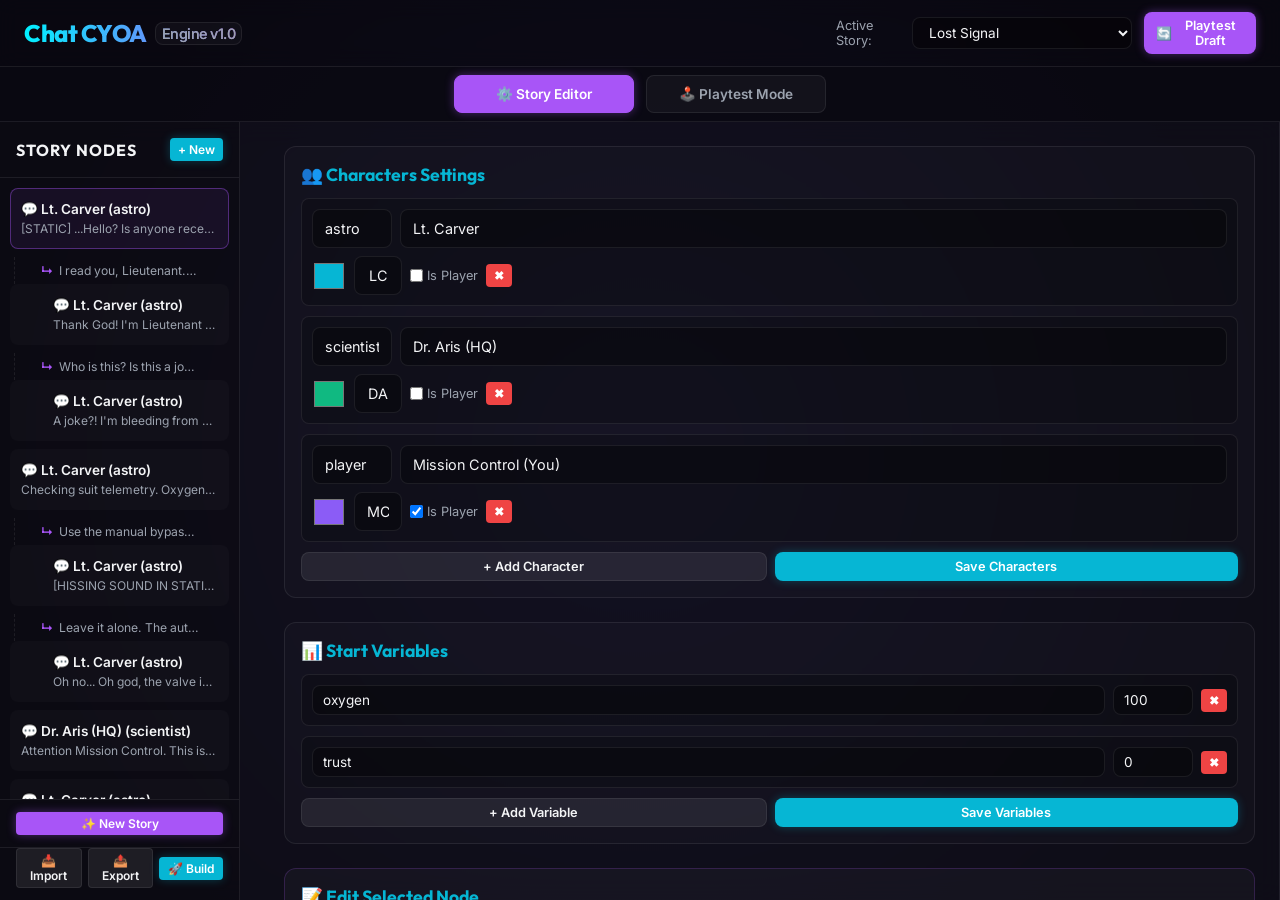
==== index.html @ d2defc2d "setup" ====
<!DOCTYPE html>
<html lang="en">
<head>
  <meta charset="UTF-8">
  <meta name="viewport" content="width=device-width, initial-scale=1.0">
  <meta name="description" content="An interactive simulated phone game engine to write, play, and share branching chat stories.">
  <title>CYOA Phone Chat Story Engine</title>
  <link rel="stylesheet" href="style.css?v=1.4">
</head>
<body>

  <!-- Top Navigation Header -->
  <header class="app-header">
    <div class="brand-section">
      <h1>Chat CYOA <span>Engine v1.0</span></h1>
    </div>
    <div class="app-controls">
      <label for="story-select" style="font-size: 0.8rem; color: var(--text-muted);">Active Story:</label>
      <select id="story-select" style="max-width: 220px; padding: 6px 12px; font-size: 0.85rem;">
        <!-- Dynamically Populated -->
      </select>

      <button id="btn-restart-game" class="btn btn-primary btn-sm">
        <span class="icon">🔄</span> Playtest Draft
      </button>
    </div>
  </header>

  <!-- View Mode Navigation -->
  <nav class="view-mode-nav">
    <div class="mode-tab active" data-mode="edit">⚙️ Story Editor</div>
    <div class="mode-tab" data-mode="play">🕹️ Playtest Mode</div>
  </nav>

  <!-- Workspace Grid containing Editor & Phone -->
  <main class="workspace">

    <!-- LEFT PANEL: Visual Story Editor -->
    <section id="left-panel" class="panel editor-panel mobile-hidden">
      
      <!-- Nodes list sidebar -->
      <div class="editor-sidebar">
        <div class="sidebar-title">
          <h2>Story Nodes</h2>
          <button id="btn-new-node" class="btn btn-accent btn-xs" title="Create a new dialogue node">+ New</button>
        </div>
        <div id="node-list" class="node-list-scroller">
          <!-- Populated dynamically with node keys -->
        </div>
        <div class="sidebar-title" style="border-top: 1px solid var(--border-translucent); border-bottom: none; padding: 12px 16px;">
          <button id="btn-new-story" class="btn btn-primary btn-xs" style="width: 100%;">✨ New Story</button>
        </div>
        <div class="sidebar-title" style="border-top: 1px solid var(--border-translucent); border-bottom: none; gap: 6px; padding: 0 16px 12px 16px;">
          <button id="btn-import-story" class="btn btn-secondary btn-xs" style="flex: 1;" title="Import Story JSON">📥 Import</button>
          <button id="btn-export-story" class="btn btn-secondary btn-xs" style="flex: 1;" title="Export Story JSON">📤 Export</button>
          <button id="btn-export-build" class="btn btn-accent btn-xs" style="flex: 1;" title="Export Standalone Web Game">🚀 Build</button>
          <input type="file" id="import-file-input" class="hidden" accept=".json">
        </div>
      </div>

      <!-- Main editor config form and settings panel -->
      <div class="editor-workspace-scroller">
        
        <!-- Character Profiles Config panel -->
        <div class="config-group">
          <h3>👥 Characters Settings</h3>
          <div id="characters-config-list">
            <!-- Dynamic character profile cards -->
          </div>
          <div style="display: flex; gap: 8px; margin-top: 10px;">
            <button id="btn-add-char" class="btn btn-secondary btn-sm" style="flex: 1;">+ Add Character</button>
            <button id="btn-save-chars" class="btn btn-accent btn-sm" style="flex: 1;">Save Characters</button>
          </div>
        </div>

        <!-- Start Variables Config panel -->
        <div class="config-group">
          <h3>📊 Start Variables</h3>
          <div id="variables-config-list">
            <!-- Dynamic variables configuration options -->
          </div>
          <div style="display: flex; gap: 8px; margin-top: 10px;">
            <button id="btn-add-var" class="btn btn-secondary btn-sm" style="flex: 1;">+ Add Variable</button>
            <button id="btn-save-vars" class="btn btn-accent btn-sm" style="flex: 1;">Save Variables</button>
          </div>
        </div>

        <!-- Node editing details form -->
        <div class="config-group" style="background: rgba(255, 255, 255, 0.03); border-color: rgba(168, 85, 247, 0.2);">
          <h3>📝 Edit Selected Node</h3>
          <form id="node-form-container" onsubmit="return false;">
            <!-- Rendered dynamically by editor.js -->
          </form>
        </div>

        <!-- Variables state tracking board (Visible for testing values in play) -->
        <div class="vars-debugger-panel">
          <div class="vars-debugger-header">
            <span>Live Game Variables</span>
            <span style="color: var(--color-success); font-size: 0.75rem;">Active</span>
          </div>
          <div id="variables-tracker" class="variables-container">
            <!-- Dynamic chips -->
          </div>
        </div>

      </div>
    </section>

    <!-- RIGHT PANEL: Phone Simulator -->
    <section id="right-panel" class="panel phone-panel">
      <div class="phone-device">
        <div class="phone-notch"></div>
        <div class="phone-screen">
          
          <!-- Top simulated status clock & status battery/network bar -->
          <header class="phone-status-bar">
            <span id="status-time">10:42 AM</span>
            <div class="status-bar-icons">
              <!-- Network Signal Icon (SVG) -->
              <svg class="status-icon" width="14" height="12" viewBox="0 0 16 16" fill="currentColor">
                <path d="M2 11.5a.5.5 0 0 1 .5-.5h11a.5.5 0 0 1 0 1h-11a.5.5 0 0 1-.5-.5zm2-3a.5.5 0 0 1 .5-.5h7a.5.5 0 0 1 0 1h-7a.5.5 0 0 1-.5-.5zm2-3a.5.5 0 0 1 .5-.5h3a.5.5 0 0 1 0 1h-3a.5.5 0 0 1-.5-.5z"/>
              </svg>
              <!-- Wifi Icon (SVG) -->
              <svg class="status-icon" width="14" height="12" viewBox="0 0 16 16" fill="currentColor">
                <path d="M15.384 6.115a.485.485 0 0 0-.047-.736A12.444 12.444 0 0 0 8 3 12.44 12.44 0 0 0 .663 5.379a.485.485 0 0 0-.048.736.518.518 0 0 0 .668.05A11.448 11.448 0 0 1 8 4c2.507 0 4.827.802 6.716 2.164.205.148.49.13.668-.049z"/>
                <path d="M13.229 8.271a.482.482 0 0 0-.063-.745A9.455 9.455 0 0 0 8 6c-1.905 0-3.68.56-5.166 1.526a.48.48 0 0 0-.063.745.525.525 0 0 0 .652.065A8.46 8.46 0 0 1 8 7a8.46 8.46 0 0 1 4.577 1.336.525.525 0 0 0 .652-.065zm-2.183 2.183c.226-.226.185-.605-.1-.75A6.473 6.473 0 0 0 8 9c-1.187 0-2.302.318-3.272.875-.29.15-.33.529-.1.75l.178.178c.187.187.498.156.63-.075A5.467 5.467 0 0 1 8 10c1.026 0 1.986.282 2.808.775.132.23.443.262.63.075l.178-.178z"/>
              </svg>
              <!-- Battery Icon (SVG) -->
              <svg class="status-icon" width="16" height="12" viewBox="0 0 16 16" fill="currentColor">
                <path d="M2 6h10v4H2V6z"/>
                <path d="M2 4a2 2 0 0 0-2 2v4a2 2 0 0 0 2 2h10a2 2 0 0 0 2-2V6a2 2 0 0 0-2-2H2zm10 1a1 1 0 0 1 1 1v4a1 1 0 0 1-1 1H2a1 1 0 0 1-1-1V6a1 1 0 0 1 1-1h10zm4 3a1.5 1.5 0 0 1-1.5 1.5v-3A1.5 1.5 0 0 1 16 8z"/>
              </svg>
            </div>
          </header>

          <!-- Top active chat target header (Avatar + name + status) -->
          <div id="phone-chat-header" class="phone-header">
            <button id="btn-back-to-chats" class="phone-back-btn">
              <span class="back-arrow">◀</span>
              <span id="unread-total-badge" class="unread-badge hidden">0</span>
            </button>
            <div id="phone-contact-avatar" class="header-avatar">LC</div>
            <div class="header-info">
              <span id="phone-contact-name" class="contact-name">Lt. Carver</span>
              <span id="phone-contact-status" class="contact-status">Online</span>
            </div>
          </div>

          <!-- Chat List View Panel (Conversations selector) -->
          <div id="phone-chat-list-view" class="phone-chat-list-body hidden">
            <div class="chat-list-header">
              <h2>Messages</h2>
            </div>
            <div id="chats-list" class="chats-list-container">
              <!-- Dynamically populated chat threads cells -->
            </div>
          </div>

          <!-- Chat Room View Panel (Individual message feed) -->
          <div id="phone-chat-room-view" class="phone-chat-room-body">
            <!-- Message bubbles scroll log window -->
            <div id="chat-messages" class="phone-chat-body">
              <!-- Messages added programmatically -->

              <!-- Typing dots indicator wrapper -->
              <div id="typing-indicator" class="message-row message-contact hidden" style="margin-bottom: 8px;">
                <div class="typing-avatar" style="background-color: var(--color-primary);">LC</div>
                <div class="typing-bubble">
                  <div class="typing-dot"></div>
                  <div class="typing-dot"></div>
                  <div class="typing-dot"></div>
                </div>
              </div>

              <!-- Inline choice options buttons wrapper -->
              <div id="chat-choices" class="choices-panel inline-choices">
                <!-- Rendered choice options buttons -->
              </div>
            </div>
          </div>



          <!-- Bottom physical home gesture swipe line -->
          <div class="phone-home-indicator">
            <div class="home-bar"></div>
          </div>

        </div>
      </div>
    </section>

  </main>

  <!-- Load Modules -->
  <script type="module" src="app.js"></script>
</body>
</html>
---- style.css ----
/*
 * Modern Phone CYOA Engine Stylesheet
 * Incorporates premium glassmorphism, responsive grids, custom animations, and a high-fidelity phone frame model.
 */

@import url('https://fonts.googleapis.com/css2?family=Inter:wght@300;400;500;600&family=Outfit:wght@400;500;600;700;800&display=swap');

:root {
  /* Colors */
  --bg-app: #080710;
  --bg-editor: rgba(18, 17, 28, 0.7);
  --bg-phone-bezel: #161522;
  --bg-phone-screen: #0f0e17;

  --color-primary: #a855f7;
  /* Violet */
  --color-primary-glow: rgba(168, 85, 247, 0.4);
  --color-accent: #06b6d4;
  /* Cyan */
  --color-accent-glow: rgba(6, 182, 212, 0.3);
  --color-success: #10b981;
  /* Emerald */
  --color-warning: #f59e0b;
  /* Amber */
  --color-danger: #ef4444;
  /* Red */

  /* Text */
  --text-main: #f3f4f6;
  --text-muted: #9ca3af;
  --text-phone-user: #ffffff;
  --text-phone-contact: #e5e7eb;

  /* Chat Bubbles */
  --bubble-player: linear-gradient(135deg, #7c3aed, #a855f7);
  --bubble-contact: #242235;
  --bubble-system: rgba(30, 29, 45, 0.8);

  /* Font Family */
  --font-outfit: 'Outfit', 'Inter', -apple-system, BlinkMacSystemFont, sans-serif;
  --font-inter: 'Inter', -apple-system, sans-serif;

  /* Borders and radius */
  --border-radius-lg: 20px;
  --border-radius-md: 12px;
  --border-radius-sm: 8px;
  --border-translucent: rgba(255, 255, 255, 0.08);
}

/* Base resets */
* {
  margin: 0;
  padding: 0;
  box-sizing: border-box;
  font-family: var(--font-inter);
}

body {
  background: radial-gradient(circle at 50% 50%, #171430 0%, var(--bg-app) 80%);
  color: var(--text-main);
  height: 100vh;
  overflow: hidden;
  display: flex;
  flex-direction: column;
}

/* Application Header */
.app-header {
  background: rgba(10, 9, 18, 0.6);
  backdrop-filter: blur(10px);
  border-bottom: 1px solid var(--border-translucent);
  padding: 12px 24px;
  display: flex;
  justify-content: space-between;
  align-items: center;
  z-index: 10;
}

.brand-section h1 {
  font-family: var(--font-outfit);
  font-size: 1.5rem;
  font-weight: 800;
  letter-spacing: -0.5px;
  background: linear-gradient(to right, #00f0ff, #a855f7);
  -webkit-background-clip: text;
  -webkit-text-fill-color: transparent;
  display: flex;
  align-items: center;
  gap: 8px;
}

.brand-section h1 span {
  font-size: 0.9rem;
  font-weight: 500;
  color: var(--text-muted);
  border: 1px solid var(--border-translucent);
  padding: 2px 6px;
  border-radius: var(--border-radius-sm);
  background: rgba(255, 255, 255, 0.03);
  -webkit-text-fill-color: var(--text-muted);
}

.app-controls {
  display: flex;
  align-items: center;
  gap: 12px;
}

/* Workspace Layout Grid */
.workspace {
  flex: 1;
  display: grid;
  grid-template-columns: minmax(450px, 1.1fr) 0.9fr;
  height: calc(100vh - 65px);
  overflow: hidden;
}

/* Scrollbars styling */
::-webkit-scrollbar {
  width: 6px;
  height: 6px;
}

::-webkit-scrollbar-track {
  background: transparent;
}

::-webkit-scrollbar-thumb {
  background: rgba(255, 255, 255, 0.15);
  border-radius: 3px;
}

::-webkit-scrollbar-thumb:hover {
  background: rgba(255, 255, 255, 0.3);
}

/* Panel Containers */
.panel {
  height: 100%;
  overflow-y: auto;
  padding: 20px;
  display: flex;
  flex-direction: column;
}

/* LEFT PANEL (Story Editor) */
.editor-panel {
  background: var(--bg-editor);
  backdrop-filter: blur(12px);
  border-right: 1px solid var(--border-translucent);
  display: grid;
  grid-template-columns: 240px 1fr;
  gap: 20px;
  overflow: hidden;
  padding: 0;
  min-height: 0;
}

.editor-sidebar {
  border-right: 1px solid var(--border-translucent);
  display: flex;
  flex-direction: column;
  height: 100%;
  background: rgba(0, 0, 0, 0.2);
  min-height: 0;
}

.sidebar-title {
  padding: 16px;
  border-bottom: 1px solid var(--border-translucent);
  display: flex;
  justify-content: space-between;
  align-items: center;
}

.sidebar-title h2 {
  font-family: var(--font-outfit);
  font-size: 1rem;
  color: var(--text-main);
  text-transform: uppercase;
  letter-spacing: 1px;
}

.node-list-scroller {
  flex: 1;
  overflow-y: auto;
  padding: 10px;
}

.node-item {
  padding: 12px;
  border-radius: var(--border-radius-sm);
  background: rgba(255, 255, 255, 0.02);
  border: 1px solid transparent;
  margin-bottom: 8px;
  cursor: pointer;
  transition: all 0.2s ease;
}

.node-item:hover {
  background: rgba(255, 255, 255, 0.05);
  border-color: var(--border-translucent);
}

.node-item.active {
  background: rgba(168, 85, 247, 0.08);
  border-color: rgba(168, 85, 247, 0.4);
}

.node-item.start {
  border-left: 3px solid var(--color-success);
}

.node-label {
  display: flex;
  justify-content: space-between;
  align-items: center;
  margin-bottom: 4px;
}

.node-id-txt {
  font-weight: 600;
  font-size: 0.85rem;
  color: var(--text-main);
}

.badge {
  font-size: 0.7rem;
  padding: 1px 5px;
  border-radius: 4px;
  font-weight: bold;
}

.start-badge {
  background: rgba(16, 185, 129, 0.2);
  color: var(--color-success);
  border: 1px solid rgba(16, 185, 129, 0.4);
}

.warn-badge {
  background: rgba(239, 68, 68, 0.2);
  color: var(--color-danger);
  border: 1px solid rgba(239, 68, 68, 0.4);
  cursor: help;
  animation: pulse-warn 1.5s infinite;
}

@keyframes pulse-warn {
  0% {
    transform: scale(1);
  }

  50% {
    transform: scale(1.1);
  }

  100% {
    transform: scale(1);
  }
}

.node-snippet {
  font-size: 0.75rem;
  color: var(--text-muted);
  white-space: nowrap;
  overflow: hidden;
  text-overflow: ellipsis;
}

.editor-workspace-scroller {
  flex: 1;
  overflow-y: auto;
  padding: 24px;
  min-height: 0;
}

/* Config Tab Sections */
.config-group {
  margin-bottom: 24px;
  background: rgba(255, 255, 255, 0.02);
  border: 1px solid var(--border-translucent);
  border-radius: var(--border-radius-md);
  padding: 16px;
}

.config-group h3 {
  font-family: var(--font-outfit);
  font-size: 1.1rem;
  margin-bottom: 12px;
  color: var(--color-accent);
}

/* Inputs & Form layout */
.form-row {
  margin-bottom: 16px;
}

.form-row.two-cols {
  display: grid;
  grid-template-columns: 1fr 1fr;
  gap: 12px;
}

.form-row label {
  display: block;
  font-size: 0.85rem;
  color: var(--text-muted);
  margin-bottom: 6px;
  font-weight: 500;
}

input[type="text"],
input[type="number"],
select,
textarea {
  width: 100%;
  background: rgba(0, 0, 0, 0.3);
  border: 1px solid var(--border-translucent);
  border-radius: var(--border-radius-sm);
  color: var(--text-main);
  padding: 10px 12px;
  font-size: 0.9rem;
  outline: none;
  transition: all 0.2s ease;
}

input:focus,
select:focus,
textarea:focus {
  border-color: var(--color-primary);
  box-shadow: 0 0 8px var(--color-primary-glow);
}

.label-info {
  display: block;
  font-size: 0.75rem;
  color: var(--text-muted);
  margin-top: 4px;
  font-style: italic;
}

.editor-divider {
  border: none;
  border-top: 1px solid var(--border-translucent);
  margin: 20px 0;
}

/* Tab Configuration / Options Section */
.tabs-header {
  margin-bottom: 12px;
}

.tab-title {
  font-weight: 600;
  font-size: 0.9rem;
  color: var(--color-accent);
  text-transform: uppercase;
  letter-spacing: 0.5px;
}

.flow-mode-selector {
  display: flex;
  background: rgba(0, 0, 0, 0.4);
  padding: 4px;
  border-radius: var(--border-radius-sm);
  margin-bottom: 16px;
}

.radio-btn {
  flex: 1;
  text-align: center;
  padding: 8px 12px;
  font-size: 0.8rem;
  font-weight: 500;
  cursor: pointer;
  border-radius: 6px;
  display: flex;
  align-items: center;
  justify-content: center;
  gap: 6px;
  transition: background 0.2s;
}

.radio-btn input {
  margin: 0;
}

.radio-btn:hover {
  background: rgba(255, 255, 255, 0.03);
}

.flow-config-panel {
  background: rgba(0, 0, 0, 0.15);
  border: 1px dashed var(--border-translucent);
  border-radius: var(--border-radius-md);
  padding: 16px;
  margin-top: 10px;
}

.flow-config-panel.hidden {
  display: none;
}

/* Dynamic Choices Lists */
#choices-list-editor {
  margin-bottom: 12px;
}

.choice-edit-item {
  display: grid;
  grid-template-columns: 1fr 120px 30px;
  gap: 8px;
  margin-bottom: 12px;
  background: rgba(0, 0, 0, 0.25);
  padding: 8px;
  border-radius: var(--border-radius-sm);
  position: relative;
}

.choice-edit-item input {
  padding: 6px 10px;
  font-size: 0.8rem;
}

.choice-action-row {
  grid-column: span 2;
  display: flex;
  align-items: center;
  gap: 8px;
  margin-top: 4px;
  font-size: 0.75rem;
  color: var(--text-muted);
}

.choice-action-row input {
  width: 90px;
  padding: 4px;
}

.choice-action-row input.choice-act-val {
  width: 50px;
}

/* Character Configurations mapping lists */
.char-config-row,
.var-config-row {
  background: rgba(0, 0, 0, 0.2);
  border: 1px solid var(--border-translucent);
  padding: 10px;
  border-radius: var(--border-radius-sm);
  margin-bottom: 10px;
  display: flex;
  flex-direction: column;
  gap: 8px;
}

.char-keys-inputs {
  display: grid;
  grid-template-columns: 80px 1fr;
  gap: 8px;
}

.char-visuals-inputs {
  display: flex;
  align-items: center;
  gap: 8px;
}

.char-color-input {
  width: 34px;
  height: 34px;
  padding: 0;
  border: none;
  background: transparent;
  cursor: pointer;
}

.char-avatar-input {
  width: 48px !important;
  text-align: center;
}

.player-checkbox {
  font-size: 0.8rem;
  color: var(--text-muted);
  display: flex;
  align-items: center;
  gap: 4px;
  cursor: pointer;
}

.var-config-row {
  flex-direction: row;
  align-items: center;
}

.var-config-row input {
  flex: 1;
  padding: 6px 10px;
  font-size: 0.85rem;
}

.var-config-row input.var-val-input {
  max-width: 80px;
}

/* Actions board buttons */
.editor-actions {
  display: flex;
  gap: 8px;
  margin-top: 24px;
}

/* Buttons System */
.btn {
  border: none;
  border-radius: var(--border-radius-sm);
  font-weight: 600;
  padding: 10px 16px;
  cursor: pointer;
  display: inline-flex;
  align-items: center;
  justify-content: center;
  gap: 6px;
  font-size: 0.9rem;
  transition: all 0.2s ease;
}

.btn-primary {
  background: var(--color-primary);
  color: #fff;
  box-shadow: 0 0 10px var(--color-primary-glow);
}

.btn-primary:hover {
  background: #b56ff9;
  transform: translateY(-1px);
}

.btn-accent {
  background: var(--color-accent);
  color: #fff;
  box-shadow: 0 0 10px var(--color-accent-glow);
}

.btn-accent:hover {
  background: #22d3ee;
  transform: translateY(-1px);
}

.btn-secondary {
  background: rgba(255, 255, 255, 0.08);
  color: var(--text-main);
  border: 1px solid var(--border-translucent);
}

.btn-secondary:hover {
  background: rgba(255, 255, 255, 0.15);
}

.btn-danger {
  background: var(--color-danger);
  color: #fff;
}

.btn-danger:hover {
  background: #f87171;
}

.btn-sm {
  padding: 6px 12px;
  font-size: 0.8rem;
}

.btn-xs {
  padding: 4px 8px;
  font-size: 0.75rem;
  border-radius: 4px;
}

/* Custom sound toggle icon badge state */
.sound-muted {
  background: rgba(239, 68, 68, 0.1) !important;
  color: var(--color-danger) !important;
  border-color: rgba(239, 68, 68, 0.3) !important;
}

/* RIGHT PANEL (Phone Simulator Container) */
.phone-panel {
  display: flex;
  align-items: center;
  justify-content: center;
  perspective: 1000px;
}

/* Phone Bezel/Mockup Shell Layout */
.phone-device {
  width: 380px;
  height: 770px;
  background: var(--bg-phone-bezel);
  border-radius: 48px;
  padding: 12px;
  box-shadow:
    0px 25px 50px -12px rgba(0, 0, 0, 0.7),
    0px 0px 0px 4px rgba(255, 255, 255, 0.05) inset,
    0px 0px 25px 2px rgba(168, 85, 247, 0.15);
  position: relative;
  transition: all 0.3s ease;
  aspect-ratio: 9 / 19.5;
}

/* Side button details on simulated phone */
.phone-device::before,
.phone-device::after {
  content: "";
  position: absolute;
  background: #2b2a3c;
  border-radius: 3px;
}

/* Volume Buttons */
.phone-device::before {
  width: 4px;
  height: 50px;
  left: -4px;
  top: 150px;
  box-shadow: 0 60px 0 #2b2a3c;
  /* Second volume button offset */
}

/* Power Button */
.phone-device::after {
  width: 4px;
  height: 75px;
  right: -4px;
  top: 190px;
}

/* Simulated screen wrapper */
.phone-screen {
  width: 100%;
  height: 100%;
  background: var(--bg-phone-screen);
  border-radius: 38px;
  overflow: hidden;
  position: relative;
  display: flex;
  flex-direction: column;
  box-shadow: 0px 0px 20px rgba(0, 0, 0, 0.8) inset;
}

/* Dynamic Island/Camera notch */
.phone-notch {
  position: absolute;
  top: 10px;
  left: 50%;
  transform: translateX(-50%);
  width: 110px;
  height: 28px;
  background: #000;
  border-radius: 20px;
  z-index: 100;
  display: flex;
  align-items: center;
  justify-content: flex-end;
  padding-right: 14px;
  box-shadow: 0px 2px 4px rgba(0, 0, 0, 0.4);
}

.phone-notch::before {
  content: '';
  width: 8px;
  height: 8px;
  background: #111e3b;
  /* Subtle blue lens tint */
  border-radius: 50%;
}

/* Phone top Status Bar */
.phone-status-bar {
  height: 48px;
  padding: 0 28px;
  display: flex;
  justify-content: space-between;
  align-items: center;
  font-size: 0.75rem;
  font-weight: 600;
  color: rgba(255, 255, 255, 0.8);
  background: rgba(15, 14, 23, 0.8);
  backdrop-filter: blur(5px);
  z-index: 90;
  user-select: none;
}

.status-bar-icons {
  display: flex;
  gap: 6px;
  align-items: center;
}

.status-icon {
  font-size: 0.8rem;
}

/* Phone Screen active chat header */
.phone-header {
  height: 60px;
  background: rgba(20, 19, 30, 0.95);
  border-bottom: 1px solid var(--border-translucent);
  padding: 10px 20px;
  display: flex;
  align-items: center;
  gap: 12px;
  z-index: 80;
}

.header-avatar {
  width: 38px;
  height: 38px;
  border-radius: 50%;
  background: var(--color-primary);
  display: flex;
  align-items: center;
  justify-content: center;
  font-family: var(--font-outfit);
  font-weight: 700;
  font-size: 0.9rem;
  color: #fff;
  box-shadow: 0px 3px 8px rgba(0, 0, 0, 0.3);
}

.header-info {
  flex: 1;
  display: flex;
  flex-direction: column;
}

.contact-name {
  font-family: var(--font-outfit);
  font-weight: 600;
  font-size: 0.95rem;
  color: var(--text-main);
}

.contact-status {
  font-size: 0.72rem;
  color: var(--color-success);
  display: flex;
  align-items: center;
  gap: 4px;
}

.status-typing {
  color: var(--color-accent) !important;
  font-style: italic;
}

/* Chat content body */
.phone-chat-body {
  flex: 1;
  padding: 16px;
  overflow-y: auto;
  display: flex;
  flex-direction: column;
  gap: 14px;
  background:
    radial-gradient(circle at 100% 100%, rgba(168, 85, 247, 0.03) 0%, transparent 50%),
    radial-gradient(circle at 0% 0%, rgba(6, 182, 212, 0.03) 0%, transparent 50%),
    var(--bg-phone-screen);
}

/* Message Bubble Structures */
.message-row {
  display: flex;
  gap: 8px;
  max-width: 85%;
  align-self: flex-start;
  animation: slide-up-chat 0.3s cubic-bezier(0.25, 1, 0.5, 1);
}

@keyframes slide-up-chat {
  from {
    opacity: 0;
    transform: translateY(12px);
  }

  to {
    opacity: 1;
    transform: translateY(0);
  }
}

.message-player {
  align-self: flex-end;
  flex-direction: row-reverse;
  max-width: 80%;
}

.msg-avatar {
  width: 28px;
  height: 28px;
  border-radius: 50%;
  display: flex;
  align-items: center;
  justify-content: center;
  font-size: 0.7rem;
  font-weight: 700;
  color: #fff;
  flex-shrink: 0;
  align-self: flex-end;
  box-shadow: 0 2px 4px rgba(0, 0, 0, 0.2);
}

.msg-bubble {
  padding: 10px 14px;
  border-radius: 18px;
  font-size: 0.88rem;
  line-height: 1.35;
  box-shadow: 0 2px 5px rgba(0, 0, 0, 0.15);
}

.message-contact .msg-bubble {
  background: var(--bubble-contact);
  color: var(--text-phone-contact);
  border-bottom-left-radius: 4px;
}

.message-player .msg-bubble {
  background: var(--bubble-player);
  color: var(--text-phone-user);
  border-bottom-right-radius: 4px;
}

.message-system {
  max-width: 100%;
  width: 100%;
  align-self: center;
  justify-content: center;
}

.message-system-inner {
  background: var(--bubble-system);
  color: var(--text-muted);
  font-size: 0.78rem;
  font-style: italic;
  padding: 6px 12px;
  border-radius: 12px;
  border: 1px solid var(--border-translucent);
  text-align: center;
}

/* Typing bubble dots indicators */
.typing-avatar {
  width: 28px;
  height: 28px;
  border-radius: 50%;
  display: flex;
  align-items: center;
  justify-content: center;
  font-size: 0.7rem;
  font-weight: 700;
  color: #fff;
  flex-shrink: 0;
  align-self: flex-end;
}

.typing-bubble {
  display: flex;
  align-items: center;
  gap: 4px;
  padding: 12px 16px;
  background: var(--bubble-contact);
  border-radius: 18px;
  border-bottom-left-radius: 4px;
}

.typing-dot {
  width: 6px;
  height: 6px;
  background: var(--text-muted);
  border-radius: 50%;
  animation: typing-bounce 1.4s infinite ease-in-out both;
}

.typing-dot:nth-child(1) {
  animation-delay: -0.32s;
}

.typing-dot:nth-child(2) {
  animation-delay: -0.16s;
}

@keyframes typing-bounce {

  0%,
  80%,
  100% {
    transform: scale(0);
  }

  40% {
    transform: scale(1.0);
  }
}

.hidden {
  display: none !important;
}



/* Choices styling (rendered inline in chat stream) */
.choices-panel.inline-choices {
  display: flex;
  flex-direction: column;
  align-items: flex-end;
  gap: 8px;
  width: 100%;
  padding-top: 10px;
  margin-top: auto;
  align-self: flex-end;
}

.inline-choices .choice-btn {
  background: rgba(168, 85, 247, 0.08);
  border: 1.5px dashed rgba(168, 85, 247, 0.55);
  color: var(--text-phone-user);
  padding: 10px 14px;
  border-radius: 18px;
  border-bottom-right-radius: 4px;
  font-size: 0.88rem;
  line-height: 1.35;
  text-align: right;
  max-width: 85%;
  cursor: pointer;
  opacity: 0.75;
  transition: all 0.2s ease;
}

.inline-choices .choice-btn:hover {
  opacity: 1;
  background: rgba(168, 85, 247, 0.25);
  border-style: solid;
  border-color: var(--color-primary);
  transform: translateY(-1px);
}

.inline-choices .choice-btn:active {
  transform: scale(0.97);
}

/* Phone bottom virtual Home indicator gesture bar */
.phone-home-indicator {
  height: 24px;
  display: flex;
  align-items: center;
  justify-content: center;
  background: rgba(20, 19, 30, 0.95);
  user-select: none;
}

.home-bar {
  width: 120px;
  height: 5px;
  background: rgba(255, 255, 255, 0.35);
  border-radius: 3px;
}

/* Variables Debug widget inside editor panel */
.vars-debugger-panel {
  background: rgba(0, 0, 0, 0.2);
  border: 1px solid var(--border-translucent);
  border-radius: var(--border-radius-md);
  padding: 12px;
  margin-top: auto;
}

.vars-debugger-header {
  font-weight: 600;
  font-size: 0.8rem;
  text-transform: uppercase;
  color: var(--text-muted);
  margin-bottom: 8px;
  letter-spacing: 0.5px;
  display: flex;
  justify-content: space-between;
}

.variables-container {
  display: flex;
  flex-wrap: wrap;
  gap: 6px;
}

.variable-chip {
  background: rgba(255, 255, 255, 0.05);
  border: 1px solid var(--border-translucent);
  border-radius: 6px;
  padding: 4px 8px;
  font-size: 0.75rem;
  display: flex;
  gap: 6px;
}

.var-name {
  color: var(--color-accent);
  font-weight: 500;
}

.var-val {
  color: #fff;
  font-weight: 600;
}

.empty-vars {
  font-size: 0.75rem;
  color: var(--text-muted);
  font-style: italic;
}

/* View Mode Navigation */
.view-mode-nav {
  display: flex;
  background: rgba(10, 9, 18, 0.9);
  border-bottom: 1px solid var(--border-translucent);
  padding: 8px 16px;
  gap: 12px;
  z-index: 10;
  justify-content: center;
}

.mode-tab {
  width: 180px;
  background: rgba(255, 255, 255, 0.04);
  border: 1px solid var(--border-translucent);
  color: var(--text-muted);
  border-radius: var(--border-radius-sm);
  padding: 10px;
  font-size: 0.85rem;
  font-weight: 600;
  cursor: pointer;
  text-align: center;
  transition: all 0.2s;
}

.mode-tab:hover {
  background: rgba(255, 255, 255, 0.08);
  color: var(--text-main);
}

.mode-tab.active {
  background: var(--color-primary);
  color: #fff;
  border-color: var(--color-primary);
  box-shadow: 0 0 10px var(--color-primary-glow);
}

/* Hide/Show Panels based on Active Mode */
body[data-view-mode="edit"] #right-panel {
  display: none !important;
}

body[data-view-mode="edit"] #left-panel {
  display: grid !important;
}

body[data-view-mode="play"] #left-panel {
  display: none !important;
}

body[data-view-mode="play"] #right-panel {
  display: flex !important;
}

/* Update Workspace layout height for persistent mode-nav */
.workspace {
  flex: 1;
  display: grid;
  grid-template-columns: 1fr;
  height: calc(100vh - 120px);
  overflow: hidden;
}

/* RESPONSIVE MEDIA QUERIES */

/* For wide screens with phone model frame */
@media (min-width: 769px) {}

/* Transition to clean full-screen layout on phone/tablet */
@media (max-width: 768px) {
  body {
    overflow: auto;
  }

  .workspace {
    grid-template-columns: 1fr;
    height: calc(100vh - 120px);
  }


  /* Strip phone frame and fill screen fully */
  .phone-panel {
    padding: 0;
    height: 100%;
  }

  .phone-device {
    width: 100% !important;
    height: 100% !important;
    border-radius: 0 !important;
    padding: 0 !important;
    box-shadow: none !important;
    max-height: 100% !important;
    aspect-ratio: auto;
  }

  .phone-device::before,
  .phone-device::after {
    display: none;
    /* Hide side physical buttons */
  }

  .phone-screen {
    border-radius: 0 !important;
    box-shadow: none !important;
  }

  .phone-notch {
    display: none;
    /* Hide dynamic island notch */
  }

  .phone-status-bar {
    height: 38px;
    padding: 0 16px;
    background: #000;
  }

  .editor-panel {
    grid-template-columns: 1fr;
    height: 100%;
    padding: 10px;
  }

  .editor-sidebar {
    border-right: none;
    border-bottom: 1px solid var(--border-translucent);
    max-height: 250px;
  }
}

/* Sidebar Choice Indented Items */
.node-choice-sidebar-item {
  font-size: 0.76rem;
  color: var(--text-muted);
  padding: 6px 12px;
  display: flex;
  align-items: center;
  gap: 6px;
  border-left: 1.5px dashed rgba(255, 255, 255, 0.08);
  margin-left: 4px;
  user-select: none;
}

.choice-sidebar-bullet {
  color: var(--color-primary);
  font-weight: bold;
}

.choice-sidebar-txt {
  white-space: nowrap;
  overflow: hidden;
  text-overflow: ellipsis;
  max-width: 140px;
}

.cond-header-label {
  font-style: italic;
  font-weight: 500;
  color: rgba(6, 182, 212, 0.7);
}

.phone-back-btn {
  background: transparent;
  border: none;
  color: var(--color-primary);
  font-size: 1.1rem;
  cursor: pointer;
  display: flex;
  align-items: center;
  gap: 4px;
  padding: 4px 8px;
  border-radius: var(--border-radius-sm);
  transition: background 0.2s;
  position: relative;
  margin-right: 4px;
}

.phone-back-btn:hover {
  background: rgba(255, 255, 255, 0.05);
}

.unread-badge {
  position: absolute;
  top: -2px;
  right: -4px;
  background: var(--color-danger);
  color: #fff;
  font-size: 0.65rem;
  font-weight: bold;
  min-width: 16px;
  height: 16px;
  border-radius: 8px;
  display: flex;
  align-items: center;
  justify-content: center;
  padding: 0 4px;
  box-shadow: 0 1px 3px rgba(0, 0, 0, 0.3);
}

/* Chat List Panel View */
.phone-chat-list-body {
  flex: 1;
  display: flex;
  flex-direction: column;
  background: var(--bg-phone-screen);
  height: 100%;
  animation: fade-in-list 0.25s ease;
}

@keyframes fade-in-list {
  from {
    opacity: 0;
    transform: scale(0.98);
  }

  to {
    opacity: 1;
    transform: scale(1);
  }
}

.chat-list-header {
  padding: 16px 20px 8px 20px;
}

.chat-list-header h2 {
  font-family: var(--font-outfit);
  font-size: 1.6rem;
  font-weight: 800;
  color: #fff;
}

.chats-list-container {
  flex: 1;
  overflow-y: auto;
  padding: 0 8px;
}

.chat-list-item {
  display: flex;
  align-items: center;
  gap: 12px;
  padding: 12px 14px;
  border-radius: var(--border-radius-md);
  cursor: pointer;
  transition: background 0.2s;
  border-bottom: 1px solid rgba(255, 255, 255, 0.02);
}

.chat-list-item:hover {
  background: rgba(255, 255, 255, 0.04);
}

.chat-item-avatar {
  width: 44px;
  height: 44px;
  border-radius: 50%;
  display: flex;
  align-items: center;
  justify-content: center;
  font-family: var(--font-outfit);
  font-weight: 700;
  color: #fff;
  flex-shrink: 0;
  box-shadow: 0 2px 5px rgba(0, 0, 0, 0.3);
}

.chat-item-content {
  flex: 1;
  min-width: 0;
  display: flex;
  flex-direction: column;
  gap: 2px;
}

.chat-item-top {
  display: flex;
  justify-content: space-between;
  align-items: center;
}

.chat-item-name {
  font-weight: 600;
  font-size: 0.92rem;
  color: #fff;
}

.chat-item-time {
  font-size: 0.7rem;
  color: var(--text-muted);
}

.chat-item-preview {
  font-size: 0.8rem;
  color: var(--text-muted);
  white-space: nowrap;
  overflow: hidden;
  text-overflow: ellipsis;
}

.chat-list-item.unread .chat-item-preview {
  color: #fff;
  font-weight: 500;
}

.chat-list-item.unread .chat-item-name {
  color: var(--color-accent);
}

.chat-item-badge-wrap {
  display: flex;
  align-items: center;
  justify-content: center;
}

.chat-item-unread-dot {
  width: 10px;
  height: 10px;
  background: var(--color-accent);
  border-radius: 50%;
  box-shadow: 0 0 6px var(--color-accent-glow);
}

/* Chat Room View wrapper */
.phone-chat-room-body {
  flex: 1;
  display: flex;
  flex-direction: column;
  overflow: hidden;
  height: 100%;
}
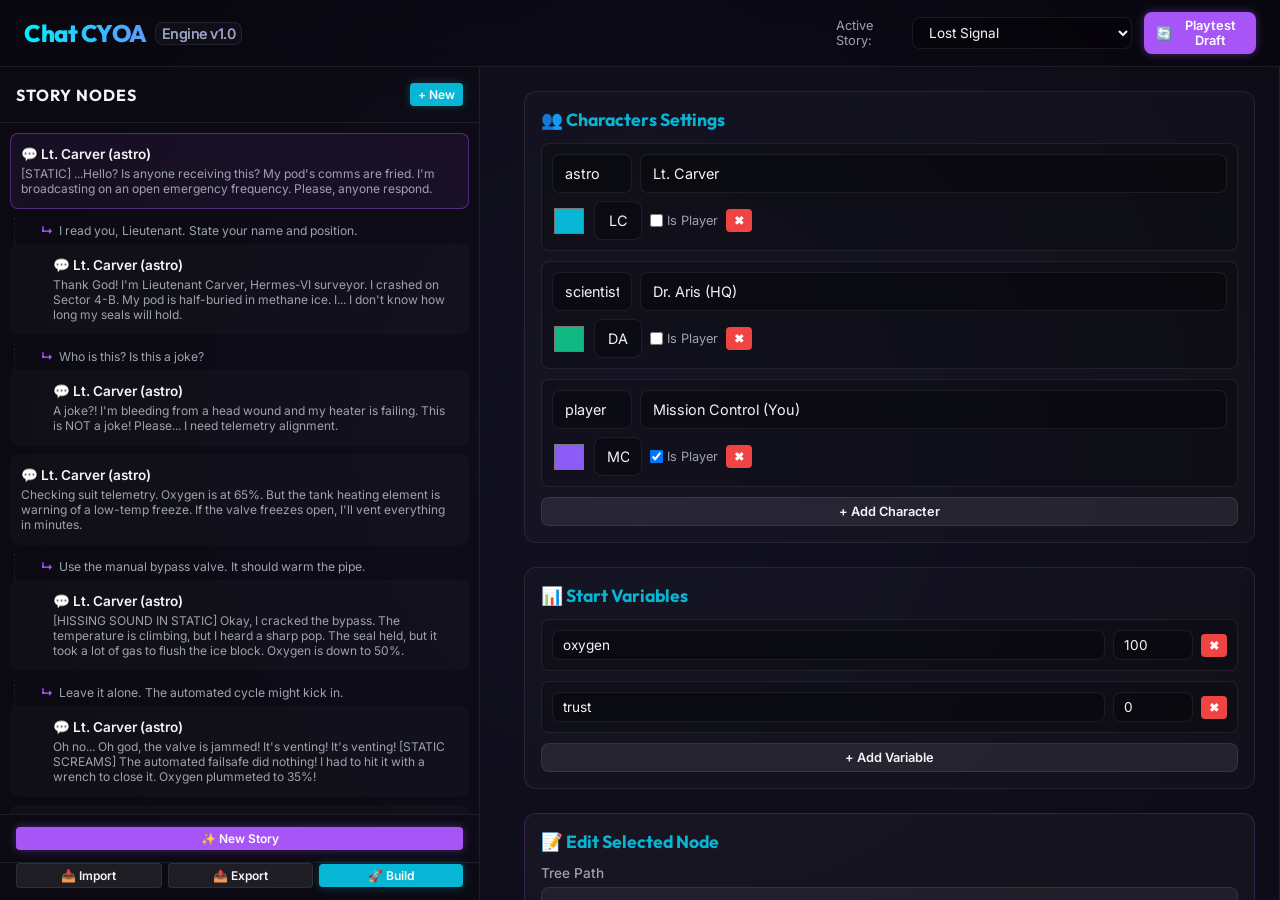
==== commit eca9583d: "Editor Streamlining and QoL Updates" ====
--- a/index.html
+++ b/index.html
@@ -5,7 +5,7 @@
   <meta name="viewport" content="width=device-width, initial-scale=1.0">
   <meta name="description" content="An interactive simulated phone game engine to write, play, and share branching chat stories.">
   <title>CYOA Phone Chat Story Engine</title>
-  <link rel="stylesheet" href="style.css?v=1.4">
+  <link rel="stylesheet" href="style.css?v=1.5">
 </head>
 <body>
 
@@ -26,11 +26,6 @@
     </div>
   </header>
 
-  <!-- View Mode Navigation -->
-  <nav class="view-mode-nav">
-    <div class="mode-tab active" data-mode="edit">⚙️ Story Editor</div>
-    <div class="mode-tab" data-mode="play">🕹️ Playtest Mode</div>
-  </nav>
 
   <!-- Workspace Grid containing Editor & Phone -->
   <main class="workspace">
@@ -68,8 +63,7 @@
             <!-- Dynamic character profile cards -->
           </div>
           <div style="display: flex; gap: 8px; margin-top: 10px;">
-            <button id="btn-add-char" class="btn btn-secondary btn-sm" style="flex: 1;">+ Add Character</button>
-            <button id="btn-save-chars" class="btn btn-accent btn-sm" style="flex: 1;">Save Characters</button>
+            <button id="btn-add-char" class="btn btn-secondary btn-sm" style="width: 100%;">+ Add Character</button>
           </div>
         </div>
 
@@ -80,8 +74,7 @@
             <!-- Dynamic variables configuration options -->
           </div>
           <div style="display: flex; gap: 8px; margin-top: 10px;">
-            <button id="btn-add-var" class="btn btn-secondary btn-sm" style="flex: 1;">+ Add Variable</button>
-            <button id="btn-save-vars" class="btn btn-accent btn-sm" style="flex: 1;">Save Variables</button>
+            <button id="btn-add-var" class="btn btn-secondary btn-sm" style="width: 100%;">+ Add Variable</button>
           </div>
         </div>
 
@@ -194,6 +187,6 @@
   </main>
 
   <!-- Load Modules -->
-  <script type="module" src="app.js"></script>
+  <script type="module" src="app.js?v=1.5"></script>
 </body>
 </html>
--- a/style.css
+++ b/style.css
@@ -110,7 +110,7 @@
 .workspace {
   flex: 1;
   display: grid;
-  grid-template-columns: minmax(450px, 1.1fr) 0.9fr;
+  grid-template-columns: minmax(750px, 1.4fr) 0.6fr;
   height: calc(100vh - 65px);
   overflow: hidden;
 }
@@ -149,7 +149,7 @@
   backdrop-filter: blur(12px);
   border-right: 1px solid var(--border-translucent);
   display: grid;
-  grid-template-columns: 240px 1fr;
+  grid-template-columns: 480px 1fr;
   gap: 20px;
   overflow: hidden;
   padding: 0;
@@ -262,9 +262,9 @@
 .node-snippet {
   font-size: 0.75rem;
   color: var(--text-muted);
-  white-space: nowrap;
-  overflow: hidden;
-  text-overflow: ellipsis;
+  white-space: normal;
+  word-wrap: break-word;
+  overflow-wrap: break-word;
 }
 
 .editor-workspace-scroller {
@@ -1094,7 +1094,7 @@
 
   .workspace {
     grid-template-columns: 1fr;
-    height: calc(100vh - 120px);
+    height: calc(100vh - 65px);
   }
 
 
@@ -1168,10 +1168,10 @@
 }
 
 .choice-sidebar-txt {
-  white-space: nowrap;
-  overflow: hidden;
-  text-overflow: ellipsis;
-  max-width: 140px;
+  white-space: normal;
+  word-wrap: break-word;
+  overflow-wrap: break-word;
+  max-width: none;
 }
 
 .cond-header-label {
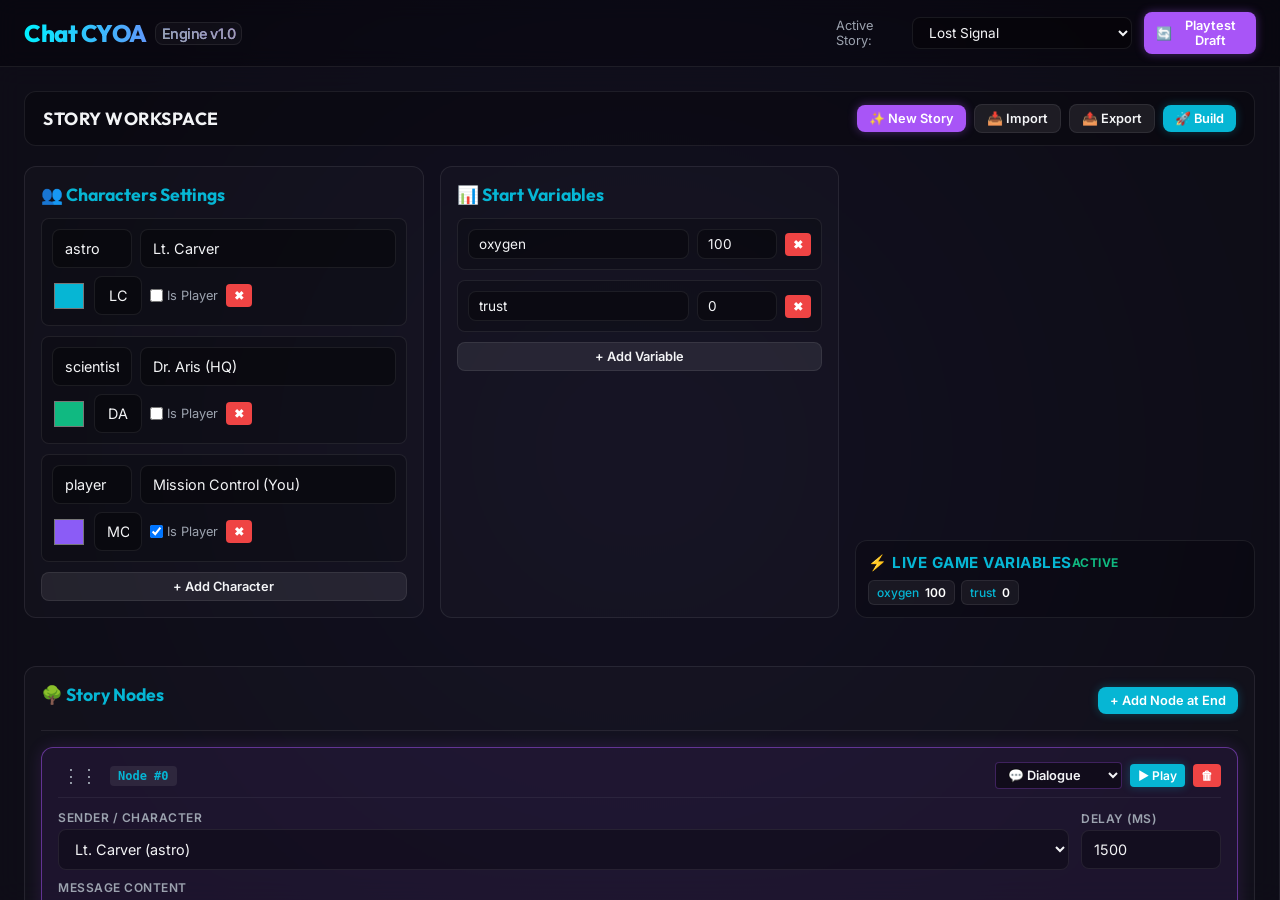
==== commit 6e65c31a: "New editor and animations" ====
--- a/index.html
+++ b/index.html
@@ -32,68 +32,70 @@
 
     <!-- LEFT PANEL: Visual Story Editor -->
     <section id="left-panel" class="panel editor-panel mobile-hidden">
-      
-      <!-- Nodes list sidebar -->
-      <div class="editor-sidebar">
-        <div class="sidebar-title">
-          <h2>Story Nodes</h2>
-          <button id="btn-new-node" class="btn btn-accent btn-xs" title="Create a new dialogue node">+ New</button>
-        </div>
-        <div id="node-list" class="node-list-scroller">
-          <!-- Populated dynamically with node keys -->
-        </div>
-        <div class="sidebar-title" style="border-top: 1px solid var(--border-translucent); border-bottom: none; padding: 12px 16px;">
-          <button id="btn-new-story" class="btn btn-primary btn-xs" style="width: 100%;">✨ New Story</button>
-        </div>
-        <div class="sidebar-title" style="border-top: 1px solid var(--border-translucent); border-bottom: none; gap: 6px; padding: 0 16px 12px 16px;">
-          <button id="btn-import-story" class="btn btn-secondary btn-xs" style="flex: 1;" title="Import Story JSON">📥 Import</button>
-          <button id="btn-export-story" class="btn btn-secondary btn-xs" style="flex: 1;" title="Export Story JSON">📤 Export</button>
-          <button id="btn-export-build" class="btn btn-accent btn-xs" style="flex: 1;" title="Export Standalone Web Game">🚀 Build</button>
-          <input type="file" id="import-file-input" class="hidden" accept=".json">
-        </div>
-      </div>
-
-      <!-- Main editor config form and settings panel -->
-      <div class="editor-workspace-scroller">
+      <div class="editor-workspace-scroller full-width-workspace">
         
-        <!-- Character Profiles Config panel -->
-        <div class="config-group">
-          <h3>👥 Characters Settings</h3>
-          <div id="characters-config-list">
-            <!-- Dynamic character profile cards -->
-          </div>
-          <div style="display: flex; gap: 8px; margin-top: 10px;">
-            <button id="btn-add-char" class="btn btn-secondary btn-sm" style="width: 100%;">+ Add Character</button>
-          </div>
-        </div>
-
-        <!-- Start Variables Config panel -->
-        <div class="config-group">
-          <h3>📊 Start Variables</h3>
-          <div id="variables-config-list">
-            <!-- Dynamic variables configuration options -->
-          </div>
-          <div style="display: flex; gap: 8px; margin-top: 10px;">
-            <button id="btn-add-var" class="btn btn-secondary btn-sm" style="width: 100%;">+ Add Variable</button>
-          </div>
-        </div>
-
-        <!-- Node editing details form -->
-        <div class="config-group" style="background: rgba(255, 255, 255, 0.03); border-color: rgba(168, 85, 247, 0.2);">
-          <h3>📝 Edit Selected Node</h3>
-          <form id="node-form-container" onsubmit="return false;">
-            <!-- Rendered dynamically by editor.js -->
-          </form>
-        </div>
-
-        <!-- Variables state tracking board (Visible for testing values in play) -->
-        <div class="vars-debugger-panel">
-          <div class="vars-debugger-header">
-            <span>Live Game Variables</span>
-            <span style="color: var(--color-success); font-size: 0.75rem;">Active</span>
-          </div>
-          <div id="variables-tracker" class="variables-container">
-            <!-- Dynamic chips -->
+        <!-- Top Toolbar with Story Management Buttons -->
+        <div class="editor-toolbar">
+          <div class="toolbar-title">
+            <h2>Story Workspace</h2>
+          </div>
+          <div class="toolbar-actions">
+            <button id="btn-new-story" type="button" class="btn btn-primary btn-sm">✨ New Story</button>
+            <button id="btn-import-story" type="button" class="btn btn-secondary btn-sm" title="Import Story JSON">📥 Import</button>
+            <button id="btn-export-story" type="button" class="btn btn-secondary btn-sm" title="Export Story JSON">📤 Export</button>
+            <button id="btn-export-build" type="button" class="btn btn-accent btn-sm" title="Export Standalone Web Game">🚀 Build</button>
+            <input type="file" id="import-file-input" class="hidden" accept=".json">
+          </div>
+        </div>
+
+        <!-- Top Settings Grid: Character Settings & Start Variables & Live Variables -->
+        <div class="top-settings-grid">
+          
+          <!-- Character Profiles Config panel -->
+          <div class="config-group">
+            <h3>👥 Characters Settings</h3>
+            <div id="characters-config-list">
+              <!-- Dynamic character profile cards -->
+            </div>
+            <div style="display: flex; gap: 8px; margin-top: 10px;">
+              <button id="btn-add-char" type="button" class="btn btn-secondary btn-sm" style="width: 100%;">+ Add Character</button>
+            </div>
+          </div>
+
+          <!-- Start Variables Config panel -->
+          <div class="config-group">
+            <h3>📊 Start Variables</h3>
+            <div id="variables-config-list">
+              <!-- Dynamic variables configuration options -->
+            </div>
+            <div style="display: flex; gap: 8px; margin-top: 10px;">
+              <button id="btn-add-var" type="button" class="btn btn-secondary btn-sm" style="width: 100%;">+ Add Variable</button>
+            </div>
+          </div>
+
+          <!-- Variables state tracking board -->
+          <div class="config-group vars-debugger-panel">
+            <div class="vars-debugger-header" style="margin-bottom: 8px;">
+              <h3 style="margin: 0; font-size: 0.95rem; display: flex; justify-content: space-between; align-items: center;">
+                <span>⚡ Live Game Variables</span>
+                <span style="color: var(--color-success); font-size: 0.75rem;">Active</span>
+              </h3>
+            </div>
+            <div id="variables-tracker" class="variables-container">
+              <!-- Dynamic chips -->
+            </div>
+          </div>
+
+        </div>
+
+        <!-- Full-Width Story Nodes View Section -->
+        <div class="config-group node-view-section">
+          <div class="node-view-header">
+            <h3>🌳 Story Nodes</h3>
+            <button id="btn-new-node" type="button" class="btn btn-accent btn-sm" title="Create a new top-level dialogue node">+ Add Node at End</button>
+          </div>
+          <div id="node-list" class="node-list-scroller full-width-node-list">
+            <!-- Rendered dynamically with inline editable node cards -->
           </div>
         </div>
 
@@ -186,7 +188,25 @@
 
   </main>
 
-  <!-- Load Modules -->
+  <!-- Load Main Application Module -->
   <script type="module" src="app.js?v=1.5"></script>
+
+  <!-- Custom Modal for New Story Creation -->
+  <div id="modal-new-story" class="modal-overlay hidden">
+    <div class="modal-card">
+      <div class="modal-header">
+        <h3>✨ Create New Story</h3>
+        <button type="button" class="btn-close-modal" id="btn-close-new-story-modal">✖</button>
+      </div>
+      <div class="modal-body">
+        <label for="new-story-title-input" class="modal-label">Story Title</label>
+        <input type="text" id="new-story-title-input" class="modal-input" placeholder="e.g. Lost in Sector 4..." value="Untitled Story">
+      </div>
+      <div class="modal-footer">
+        <button type="button" id="btn-cancel-new-story" class="btn btn-secondary btn-sm">Cancel</button>
+        <button type="button" id="btn-confirm-new-story" class="btn btn-primary btn-sm">Create Story</button>
+      </div>
+    </div>
+  </div>
 </body>
 </html>
--- a/style.css
+++ b/style.css
@@ -83,6 +83,7 @@
   letter-spacing: -0.5px;
   background: linear-gradient(to right, #00f0ff, #a855f7);
   -webkit-background-clip: text;
+  background-clip: text;
   -webkit-text-fill-color: transparent;
   display: flex;
   align-items: center;
@@ -148,67 +149,381 @@
   background: var(--bg-editor);
   backdrop-filter: blur(12px);
   border-right: 1px solid var(--border-translucent);
-  display: grid;
-  grid-template-columns: 480px 1fr;
-  gap: 20px;
+  display: flex;
+  flex-direction: column;
   overflow: hidden;
   padding: 0;
   min-height: 0;
 }
 
-.editor-sidebar {
-  border-right: 1px solid var(--border-translucent);
-  display: flex;
-  flex-direction: column;
-  height: 100%;
-  background: rgba(0, 0, 0, 0.2);
+.full-width-workspace {
+  flex: 1;
+  overflow-y: auto;
+  padding: 20px 24px;
   min-height: 0;
 }
 
-.sidebar-title {
-  padding: 16px;
-  border-bottom: 1px solid var(--border-translucent);
+/* Top Toolbar */
+.editor-toolbar {
   display: flex;
   justify-content: space-between;
   align-items: center;
-}
-
-.sidebar-title h2 {
+  background: rgba(0, 0, 0, 0.25);
+  border: 1px solid var(--border-translucent);
+  border-radius: var(--border-radius-md);
+  padding: 12px 18px;
+  margin-bottom: 20px;
+  flex-wrap: wrap;
+  gap: 12px;
+}
+
+.toolbar-title h2 {
   font-family: var(--font-outfit);
-  font-size: 1rem;
+  font-size: 1.1rem;
   color: var(--text-main);
   text-transform: uppercase;
-  letter-spacing: 1px;
-}
-
-.node-list-scroller {
+  letter-spacing: 0.5px;
+}
+
+.toolbar-actions {
+  display: flex;
+  gap: 8px;
+  align-items: center;
+  flex-wrap: wrap;
+}
+
+/* Top Settings Grid */
+.top-settings-grid {
+  display: grid;
+  grid-template-columns: repeat(auto-fit, minmax(300px, 1fr));
+  gap: 16px;
+  margin-bottom: 24px;
+}
+
+/* Node View Section */
+.node-view-section {
+  margin-bottom: 24px;
+  background: rgba(255, 255, 255, 0.02);
+  border: 1px solid var(--border-translucent);
+  border-radius: var(--border-radius-md);
+  padding: 20px;
+}
+
+.node-view-header {
+  display: flex;
+  justify-content: space-between;
+  align-items: center;
+  margin-bottom: 16px;
+  padding-bottom: 12px;
+  border-bottom: 1px solid var(--border-translucent);
+}
+
+.node-view-header h3 {
+  font-family: var(--font-outfit);
+  font-size: 1.2rem;
+  color: var(--color-accent);
+  margin: 0;
+}
+
+.full-width-node-list {
+  padding: 0;
+}
+
+/* Inline Editable Node Card */
+.node-item {
+  padding: 14px 16px;
+  border-radius: var(--border-radius-md);
+  background: rgba(20, 19, 32, 0.7);
+  border: 1px solid var(--border-translucent);
+  margin-bottom: 12px;
+  transition: all 0.2s ease;
+  box-shadow: 0 4px 12px rgba(0, 0, 0, 0.25);
+}
+
+.node-item:hover {
+  background: rgba(25, 24, 40, 0.85);
+  border-color: rgba(255, 255, 255, 0.15);
+}
+
+.node-item.active {
+  background: rgba(168, 85, 247, 0.08);
+  border-color: rgba(168, 85, 247, 0.5);
+  box-shadow: 0 0 16px rgba(168, 85, 247, 0.15);
+}
+
+.node-item.start {
+  border-left: 4px solid var(--color-success);
+}
+
+.node-card-header {
+  display: flex;
+  justify-content: space-between;
+  align-items: center;
+  gap: 12px;
+  margin-bottom: 12px;
+  padding-bottom: 8px;
+  border-bottom: 1px solid rgba(255, 255, 255, 0.06);
+}
+
+.node-header-left {
+  display: flex;
+  align-items: center;
+  gap: 8px;
+}
+
+.drag-handle {
+  cursor: grab;
+  color: var(--text-muted);
+  font-size: 1.1rem;
+  user-select: none;
+  padding: 2px 4px;
+}
+
+.drag-handle:hover {
+  color: var(--text-main);
+}
+
+.node-path-badge {
+  font-size: 0.75rem;
+  background: rgba(255, 255, 255, 0.08);
+  padding: 3px 8px;
+  border-radius: 4px;
+  color: var(--color-accent);
+  font-family: monospace;
+  font-weight: 600;
+}
+
+.node-header-right {
+  display: flex;
+  align-items: center;
+  gap: 8px;
+}
+
+.node-type-select {
+  width: auto;
+  padding: 4px 8px;
+  font-size: 0.8rem;
+  font-weight: 600;
+  background: rgba(0, 0, 0, 0.4);
+  border-color: rgba(168, 85, 247, 0.3);
+  border-radius: 4px;
+  color: var(--text-main);
+}
+
+.node-card-body {
+  display: flex;
+  flex-direction: column;
+  gap: 10px;
+}
+
+.node-card-row {
+  display: flex;
+  gap: 12px;
+  align-items: center;
+}
+
+.node-card-row.two-cols {
+  display: grid;
+  grid-template-columns: 1fr 140px;
+  gap: 12px;
+}
+
+.node-card-row .field-group {
+  display: flex;
+  flex-direction: column;
+  gap: 4px;
+}
+
+.node-card-row label {
+  font-size: 0.75rem;
+  color: var(--text-muted);
+  font-weight: 600;
+  text-transform: uppercase;
+  letter-spacing: 0.5px;
+}
+
+.choices-head-row {
+  display: flex;
+  justify-content: space-between;
+  align-items: center;
+  margin-top: 6px;
+  margin-bottom: 4px;
+}
+
+.choices-title {
+  font-size: 0.8rem;
+  font-weight: 600;
+  color: var(--color-primary);
+  text-transform: uppercase;
+  letter-spacing: 0.5px;
+}
+
+.node-choice-sidebar-item {
+  margin-top: 10px;
+  margin-bottom: 10px;
+  background: rgba(255, 255, 255, 0.02);
+  border: 1px solid var(--border-translucent);
+  border-radius: var(--border-radius-sm);
+  padding: 12px 14px;
+  transition: all 0.2s ease;
+}
+
+.choice-card-inner {
+  display: flex;
+  flex-direction: column;
+  gap: 10px;
+  width: 100%;
+}
+
+.choice-text-row {
+  display: flex;
+  align-items: flex-start;
+  gap: 10px;
+  width: 100%;
+}
+
+.choice-bullet {
+  color: var(--color-primary);
+  font-weight: bold;
+  font-size: 1.2rem;
+  line-height: 1.8;
+}
+
+.choice-input-wrapper {
   flex: 1;
-  overflow-y: auto;
-  padding: 10px;
-}
-
-.node-item {
-  padding: 12px;
+  display: flex;
+  flex-direction: column;
+  gap: 4px;
+  width: 100%;
+}
+
+.choice-input-label {
+  font-size: 0.72rem;
+  color: var(--text-muted);
+  font-weight: 600;
+  text-transform: uppercase;
+  letter-spacing: 0.5px;
+}
+
+.choice-text-input {
+  width: 100%;
+  flex: 1;
+  font-size: 0.92rem;
+  font-weight: 500;
+}
+
+.choice-options-row {
+  display: flex;
+  align-items: center;
+  justify-content: space-between;
+  gap: 12px;
+  flex-wrap: wrap;
+  padding-left: 22px;
+  width: 100%;
+}
+
+.choice-option-group {
+  display: flex;
+  align-items: center;
+  gap: 6px;
+}
+
+.choice-option-group label {
+  font-size: 0.72rem;
+  color: var(--text-muted);
+  font-weight: 600;
+  white-space: nowrap;
+}
+
+.choice-actions-group {
+  display: flex;
+  align-items: center;
+  gap: 6px;
+  margin-left: auto;
+}
+
+.node-card-footer {
+  display: flex;
+  gap: 8px;
+  margin-top: 12px;
+  padding-top: 10px;
+  border-top: 1px dashed rgba(255, 255, 255, 0.08);
+  flex-wrap: wrap;
+}
+
+.btn-node-add-action {
+  display: inline-flex;
+  align-items: center;
+  gap: 4px;
   border-radius: var(--border-radius-sm);
-  background: rgba(255, 255, 255, 0.02);
-  border: 1px solid transparent;
-  margin-bottom: 8px;
+  padding: 4px 10px;
+  font-size: 0.75rem;
+  font-weight: 600;
   cursor: pointer;
   transition: all 0.2s ease;
 }
 
-.node-item:hover {
-  background: rgba(255, 255, 255, 0.05);
-  border-color: var(--border-translucent);
-}
-
-.node-item.active {
-  background: rgba(168, 85, 247, 0.08);
-  border-color: rgba(168, 85, 247, 0.4);
-}
-
-.node-item.start {
-  border-left: 3px solid var(--color-success);
+.btn-node-add-child {
+  background: rgba(168, 85, 247, 0.12);
+  color: var(--color-primary);
+  border: 1px dashed rgba(168, 85, 247, 0.4);
+}
+
+.btn-node-add-child:hover {
+  background: rgba(168, 85, 247, 0.25);
+  border-color: rgba(168, 85, 247, 0.7);
+  color: #fff;
+  transform: translateY(-1px);
+}
+
+.btn-node-insert-below {
+  background: rgba(6, 182, 212, 0.12);
+  color: var(--color-accent);
+  border: 1px dashed rgba(6, 182, 212, 0.4);
+}
+
+.btn-node-insert-below:hover {
+  background: rgba(6, 182, 212, 0.25);
+  border-color: rgba(6, 182, 212, 0.7);
+  color: #fff;
+  transform: translateY(-1px);
+}
+
+.node-item.dragging {
+  opacity: 0.4;
+  border: 1px dashed var(--color-primary);
+}
+
+.node-item.drag-over-top {
+  border-top: 2px solid var(--color-accent) !important;
+  background: rgba(6, 182, 212, 0.1) !important;
+}
+
+.node-item.drag-over-bottom {
+  border-bottom: 2px solid var(--color-accent) !important;
+  background: rgba(6, 182, 212, 0.1) !important;
+}
+
+.node-item.drag-over-child {
+  border: 2px dashed var(--color-primary) !important;
+  background: rgba(168, 85, 247, 0.15) !important;
+}
+
+.node-choice-sidebar-item.drag-over-choice {
+  background: rgba(168, 85, 247, 0.25) !important;
+  border: 1px dashed var(--color-primary) !important;
+  border-radius: 4px;
+}
+
+.top-level-add-container.drag-over-toplevel {
+  background: rgba(6, 182, 212, 0.15);
+  border: 2px dashed var(--color-accent);
+  border-radius: var(--border-radius-sm);
+}
+
+.top-level-add-container {
+  padding: 10px 0;
+  transition: all 0.2s ease;
 }
 
 .node-label {
@@ -769,31 +1084,26 @@
     var(--bg-phone-screen);
 }
 
-/* Message Bubble Structures */
+/* Message Bubble Structures & Top-Down Growth */
 .message-row {
   display: flex;
   gap: 8px;
   max-width: 85%;
   align-self: flex-start;
-  animation: slide-up-chat 0.3s cubic-bezier(0.25, 1, 0.5, 1);
-}
-
-@keyframes slide-up-chat {
-  from {
-    opacity: 0;
-    transform: translateY(12px);
-  }
-
-  to {
-    opacity: 1;
-    transform: translateY(0);
-  }
+  align-items: flex-start; /* Anchors top of bubble to top edge so rounded top corners are fixed */
+  flex-shrink: 0;
+  overflow: hidden;
+}
+
+.message-row.msg-expanding {
+  transition: max-height 0.35s cubic-bezier(0.16, 1, 0.3, 1), opacity 0.25s ease;
 }
 
 .message-player {
   align-self: flex-end;
   flex-direction: row-reverse;
   max-width: 80%;
+  padding-right: 8px; /* Leaves room for the right-facing speech tail inside overflow: hidden boundary */
 }
 
 .msg-avatar {
@@ -807,7 +1117,7 @@
   font-weight: 700;
   color: #fff;
   flex-shrink: 0;
-  align-self: flex-end;
+  align-self: flex-end; /* Always anchored to the expanding bottom edge */
   box-shadow: 0 2px 4px rgba(0, 0, 0, 0.2);
 }
 
@@ -817,18 +1127,44 @@
   font-size: 0.88rem;
   line-height: 1.35;
   box-shadow: 0 2px 5px rgba(0, 0, 0, 0.15);
+  align-self: flex-start; /* Keeps top rounded corners anchored at top edge */
+  position: relative;
 }
 
 .message-contact .msg-bubble {
   background: var(--bubble-contact);
   color: var(--text-phone-contact);
-  border-bottom-left-radius: 4px;
+  border-bottom-left-radius: 0;
+}
+
+/* Contact speech bubble tail extending toward avatar */
+.message-contact .msg-bubble::after {
+  content: "";
+  position: absolute;
+  bottom: 0;
+  left: -8px;
+  width: 8px;
+  height: 8px;
+  background: var(--bubble-contact);
+  clip-path: polygon(100% 0, 0 100%, 100% 100%);
 }
 
 .message-player .msg-bubble {
   background: var(--bubble-player);
   color: var(--text-phone-user);
-  border-bottom-right-radius: 4px;
+  border-bottom-right-radius: 0;
+}
+
+/* Player speech bubble tail extending toward player side */
+.message-player .msg-bubble::after {
+  content: "";
+  position: absolute;
+  bottom: 0;
+  right: -8px;
+  width: 8px;
+  height: 8px;
+  background: #a855f7; /* Matches right side of gradient */
+  clip-path: polygon(0 0, 0 100%, 100% 100%);
 }
 
 .message-system {
@@ -1349,4 +1685,109 @@
   flex-direction: column;
   overflow: hidden;
   height: 100%;
+}
+
+/* Custom Modal Dialog Component */
+.modal-overlay {
+  position: fixed;
+  top: 0;
+  left: 0;
+  right: 0;
+  bottom: 0;
+  background: rgba(0, 0, 0, 0.75);
+  backdrop-filter: blur(8px);
+  display: flex;
+  align-items: center;
+  justify-content: center;
+  z-index: 9999;
+  animation: modalFadeIn 0.2s ease-out;
+}
+
+.modal-overlay.hidden {
+  display: none !important;
+}
+
+.modal-card {
+  background: var(--bg-panel);
+  border: 1px solid var(--border-translucent);
+  border-radius: var(--border-radius-lg);
+  width: 90%;
+  max-width: 440px;
+  padding: 24px;
+  box-shadow: 0 20px 40px rgba(0, 0, 0, 0.6);
+  display: flex;
+  flex-direction: column;
+  gap: 16px;
+  animation: modalScaleUp 0.2s ease-out;
+}
+
+@keyframes modalFadeIn {
+  from { opacity: 0; }
+  to { opacity: 1; }
+}
+
+@keyframes modalScaleUp {
+  from { transform: scale(0.95); opacity: 0; }
+  to { transform: scale(1); opacity: 1; }
+}
+
+.modal-header {
+  display: flex;
+  justify-content: space-between;
+  align-items: center;
+}
+
+.modal-header h3 {
+  margin: 0;
+  font-family: var(--font-outfit);
+  color: var(--color-accent);
+  font-size: 1.2rem;
+}
+
+.btn-close-modal {
+  background: transparent;
+  border: none;
+  color: var(--text-muted);
+  font-size: 1.1rem;
+  cursor: pointer;
+  padding: 4px;
+  transition: color 0.2s ease;
+}
+
+.btn-close-modal:hover {
+  color: #ef4444;
+}
+
+.modal-label {
+  font-size: 0.8rem;
+  font-weight: 600;
+  color: var(--text-muted);
+  text-transform: uppercase;
+  letter-spacing: 0.5px;
+  margin-bottom: 6px;
+  display: block;
+}
+
+.modal-input {
+  width: 100%;
+  padding: 10px 14px;
+  font-size: 0.95rem;
+  background: rgba(0, 0, 0, 0.4);
+  border: 1px solid var(--border-translucent);
+  border-radius: var(--border-radius-sm);
+  color: var(--text-main);
+  transition: border-color 0.2s ease, box-shadow 0.2s ease;
+}
+
+.modal-input:focus {
+  outline: none;
+  border-color: var(--color-primary);
+  box-shadow: 0 0 12px rgba(168, 85, 247, 0.3);
+}
+
+.modal-footer {
+  display: flex;
+  justify-content: flex-end;
+  gap: 10px;
+  margin-top: 8px;
 }
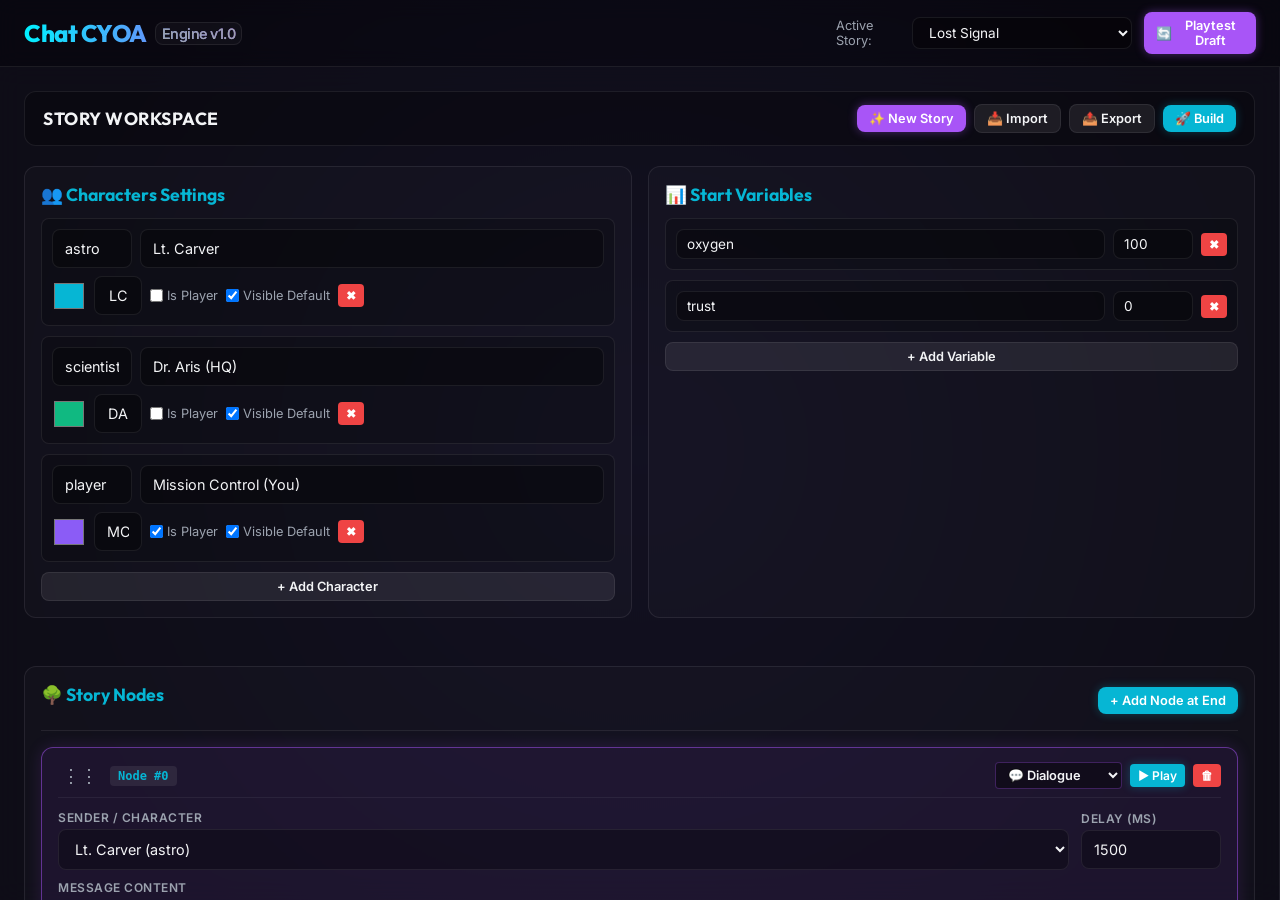
==== commit 267d1806: "Remove live variable tracking" ====
--- a/index.html
+++ b/index.html
@@ -70,19 +70,6 @@
             </div>
             <div style="display: flex; gap: 8px; margin-top: 10px;">
               <button id="btn-add-var" type="button" class="btn btn-secondary btn-sm" style="width: 100%;">+ Add Variable</button>
-            </div>
-          </div>
-
-          <!-- Variables state tracking board -->
-          <div class="config-group vars-debugger-panel">
-            <div class="vars-debugger-header" style="margin-bottom: 8px;">
-              <h3 style="margin: 0; font-size: 0.95rem; display: flex; justify-content: space-between; align-items: center;">
-                <span>⚡ Live Game Variables</span>
-                <span style="color: var(--color-success); font-size: 0.75rem;">Active</span>
-              </h3>
-            </div>
-            <div id="variables-tracker" class="variables-container">
-              <!-- Dynamic chips -->
             </div>
           </div>
 
--- a/style.css
+++ b/style.css
@@ -485,6 +485,19 @@
 .btn-node-insert-below:hover {
   background: rgba(6, 182, 212, 0.25);
   border-color: rgba(6, 182, 212, 0.7);
+  color: #fff;
+  transform: translateY(-1px);
+}
+
+.btn-node-add-option {
+  background: rgba(234, 179, 8, 0.12);
+  color: #eab308;
+  border: 1px dashed rgba(234, 179, 8, 0.4);
+}
+
+.btn-node-add-option:hover {
+  background: rgba(234, 179, 8, 0.25);
+  border-color: rgba(234, 179, 8, 0.7);
   color: #fff;
   transform: translateY(-1px);
 }
@@ -795,7 +808,8 @@
   text-align: center;
 }
 
-.player-checkbox {
+.player-checkbox,
+.visible-checkbox {
   font-size: 0.8rem;
   color: var(--text-muted);
   display: flex;
@@ -1302,58 +1316,6 @@
   border-radius: 3px;
 }
 
-/* Variables Debug widget inside editor panel */
-.vars-debugger-panel {
-  background: rgba(0, 0, 0, 0.2);
-  border: 1px solid var(--border-translucent);
-  border-radius: var(--border-radius-md);
-  padding: 12px;
-  margin-top: auto;
-}
-
-.vars-debugger-header {
-  font-weight: 600;
-  font-size: 0.8rem;
-  text-transform: uppercase;
-  color: var(--text-muted);
-  margin-bottom: 8px;
-  letter-spacing: 0.5px;
-  display: flex;
-  justify-content: space-between;
-}
-
-.variables-container {
-  display: flex;
-  flex-wrap: wrap;
-  gap: 6px;
-}
-
-.variable-chip {
-  background: rgba(255, 255, 255, 0.05);
-  border: 1px solid var(--border-translucent);
-  border-radius: 6px;
-  padding: 4px 8px;
-  font-size: 0.75rem;
-  display: flex;
-  gap: 6px;
-}
-
-.var-name {
-  color: var(--color-accent);
-  font-weight: 500;
-}
-
-.var-val {
-  color: #fff;
-  font-weight: 600;
-}
-
-.empty-vars {
-  font-size: 0.75rem;
-  color: var(--text-muted);
-  font-style: italic;
-}
-
 /* View Mode Navigation */
 .view-mode-nav {
   display: flex;
@@ -1461,9 +1423,10 @@
     box-shadow: none !important;
   }
 
-  .phone-notch {
-    display: none;
-    /* Hide dynamic island notch */
+  .phone-notch,
+  .phone-home-indicator {
+    display: none !important;
+    /* Hide dynamic island notch and home indicator bar on small screens */
   }
 
   .phone-status-bar {
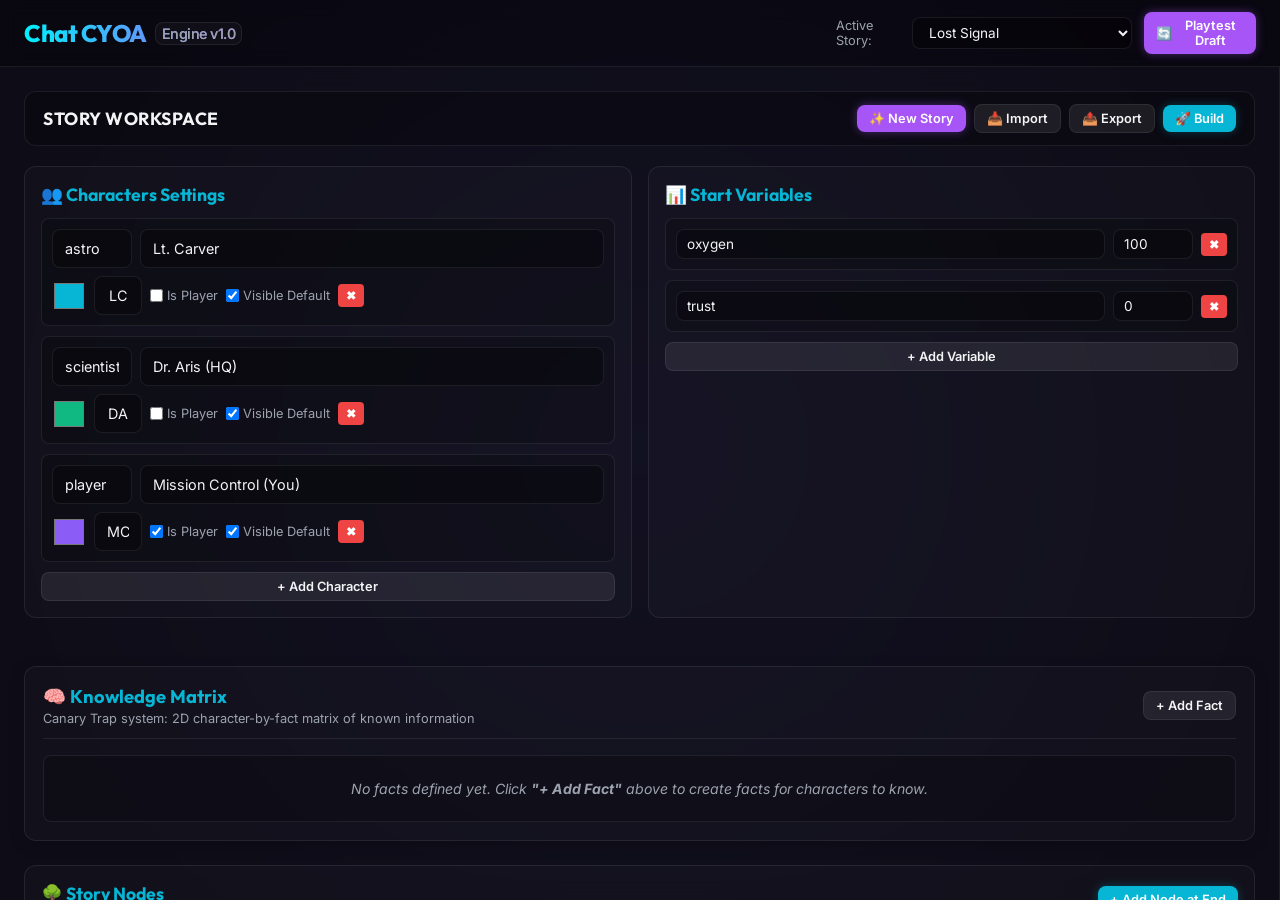
==== commit eae61fee: "Knowledge Matrix" ====
--- a/index.html
+++ b/index.html
@@ -5,7 +5,7 @@
   <meta name="viewport" content="width=device-width, initial-scale=1.0">
   <meta name="description" content="An interactive simulated phone game engine to write, play, and share branching chat stories.">
   <title>CYOA Phone Chat Story Engine</title>
-  <link rel="stylesheet" href="style.css?v=1.5">
+  <link rel="stylesheet" href="style.css?v=1.7">
 </head>
 <body>
 
@@ -73,6 +73,22 @@
             </div>
           </div>
 
+        </div>
+
+        <!-- Knowledge Matrix (Canary Trap) Config Section -->
+        <div class="config-group knowledge-matrix-section">
+          <div class="knowledge-matrix-header">
+            <div class="matrix-title-group">
+              <h3>🧠 Knowledge Matrix</h3>
+              <span class="matrix-subtitle">Canary Trap system: 2D character-by-fact matrix of known information</span>
+            </div>
+            <div class="matrix-actions">
+              <button id="btn-add-fact" type="button" class="btn btn-secondary btn-sm">+ Add Fact</button>
+            </div>
+          </div>
+          <div id="knowledge-matrix-container" class="knowledge-matrix-scroller">
+            <!-- Dynamic 2D Knowledge Matrix Table rendered here -->
+          </div>
         </div>
 
         <!-- Full-Width Story Nodes View Section -->
@@ -127,6 +143,9 @@
               <span id="phone-contact-name" class="contact-name">Lt. Carver</span>
               <span id="phone-contact-status" class="contact-status">Online</span>
             </div>
+            <button id="btn-toggle-knowledge-hud" class="phone-hud-btn" type="button" title="View Live Knowledge Matrix">
+              <span class="hud-icon">🧠</span>
+            </button>
           </div>
 
           <!-- Chat List View Panel (Conversations selector) -->
@@ -164,6 +183,22 @@
 
 
 
+          <!-- Phone Live Knowledge HUD Overlay -->
+          <div id="phone-knowledge-hud" class="phone-hud-overlay hidden">
+            <div class="phone-hud-card">
+              <div class="phone-hud-header">
+                <div style="display:flex; align-items:center; gap:6px;">
+                  <span>🧠</span>
+                  <h4>Character Knowledge</h4>
+                </div>
+                <button type="button" id="btn-close-knowledge-hud" class="hud-close-btn">✖</button>
+              </div>
+              <div id="phone-knowledge-hud-body" class="phone-hud-body">
+                <!-- Live updated table of facts known by each character -->
+              </div>
+            </div>
+          </div>
+
           <!-- Bottom physical home gesture swipe line -->
           <div class="phone-home-indicator">
             <div class="home-bar"></div>
@@ -176,7 +211,7 @@
   </main>
 
   <!-- Load Main Application Module -->
-  <script type="module" src="app.js?v=1.5"></script>
+  <script type="module" src="app.js?v=1.7"></script>
 
   <!-- Custom Modal for New Story Creation -->
   <div id="modal-new-story" class="modal-overlay hidden">
@@ -195,5 +230,25 @@
       </div>
     </div>
   </div>
+
+  <!-- Custom Modal for Import Conflict Resolution -->
+  <div id="modal-import-conflict" class="modal-overlay hidden">
+    <div class="modal-card">
+      <div class="modal-header">
+        <h3>⚠️ Story Title Conflict</h3>
+        <button type="button" class="btn-close-modal" id="btn-close-import-conflict-modal">✖</button>
+      </div>
+      <div class="modal-body">
+        <p id="import-conflict-msg" style="font-size: 0.9rem; color: var(--text-muted); margin-bottom: 12px; line-height: 1.4;"></p>
+        <label for="import-new-title-input" class="modal-label">New Story Title</label>
+        <input type="text" id="import-new-title-input" class="modal-input" placeholder="Enter new story title...">
+      </div>
+      <div class="modal-footer" style="flex-wrap: wrap;">
+        <button type="button" id="btn-cancel-import" class="btn btn-secondary btn-sm">Cancel</button>
+        <button type="button" id="btn-overwrite-story" class="btn btn-danger btn-sm">Overwrite</button>
+        <button type="button" id="btn-import-new-title" class="btn btn-primary btn-sm">Import as New</button>
+      </div>
+    </div>
+  </div>
 </body>
 </html>
--- a/style.css
+++ b/style.css
@@ -1181,6 +1181,18 @@
   clip-path: polygon(0 0, 0 100%, 100% 100%);
 }
 
+.msg-time {
+  font-size: 0.65rem;
+  color: var(--text-muted);
+  text-align: right;
+  margin-top: 4px;
+  line-height: 1;
+}
+
+.message-player .msg-time {
+  color: rgba(255, 255, 255, 0.75);
+}
+
 .message-system {
   max-width: 100%;
   width: 100%;
@@ -1280,11 +1292,15 @@
   border-bottom-right-radius: 4px;
   font-size: 0.88rem;
   line-height: 1.35;
-  text-align: right;
+  text-align: left;
+  width: fit-content;
   max-width: 85%;
+  align-self: flex-end;
   cursor: pointer;
   opacity: 0.75;
-  transition: all 0.2s ease;
+  transition: opacity 0.2s ease, background 0.2s ease, border-color 0.2s ease, transform 0.2s ease;
+  word-break: break-word;
+  box-sizing: border-box;
 }
 
 .inline-choices .choice-btn:hover {
@@ -1753,4 +1769,330 @@
   justify-content: flex-end;
   gap: 10px;
   margin-top: 8px;
+}
+
+/* ==========================================================================
+   Knowledge Matrix (Canary Trap) Styles
+   ========================================================================== */
+
+.knowledge-matrix-section {
+  margin-bottom: 24px;
+  background: rgba(255, 255, 255, 0.02);
+  border: 1px solid var(--border-translucent);
+  border-radius: var(--border-radius-md);
+  padding: 18px;
+  box-shadow: 0 4px 16px rgba(0, 0, 0, 0.2);
+}
+
+.knowledge-matrix-header {
+  display: flex;
+  justify-content: space-between;
+  align-items: center;
+  margin-bottom: 16px;
+  padding-bottom: 12px;
+  border-bottom: 1px solid var(--border-translucent);
+  flex-wrap: wrap;
+  gap: 10px;
+}
+
+.matrix-title-group h3 {
+  font-family: var(--font-outfit);
+  font-size: 1.15rem;
+  color: var(--color-accent);
+  margin: 0;
+  display: flex;
+  align-items: center;
+  gap: 8px;
+}
+
+.matrix-subtitle {
+  font-size: 0.8rem;
+  color: var(--text-muted);
+  margin-top: 3px;
+  display: block;
+}
+
+.knowledge-matrix-scroller {
+  overflow-x: auto;
+  border-radius: var(--border-radius-sm);
+  border: 1px solid var(--border-translucent);
+  background: rgba(10, 9, 18, 0.4);
+}
+
+.knowledge-matrix-table {
+  width: 100%;
+  border-collapse: collapse;
+  min-width: 520px;
+  font-size: 0.85rem;
+}
+
+.knowledge-matrix-table th,
+.knowledge-matrix-table td {
+  padding: 10px 14px;
+  border: 1px solid var(--border-translucent);
+  text-align: center;
+  vertical-align: middle;
+}
+
+.knowledge-matrix-table th {
+  background: rgba(22, 21, 35, 0.9);
+  color: var(--text-main);
+  font-weight: 600;
+  position: sticky;
+  top: 0;
+  z-index: 2;
+}
+
+.matrix-char-th {
+  text-align: left !important;
+  min-width: 180px;
+  width: 220px;
+}
+
+.matrix-char-cell {
+  text-align: left !important;
+  background: rgba(22, 21, 35, 0.7);
+}
+
+.matrix-char-wrapper {
+  display: flex;
+  align-items: center;
+  gap: 10px;
+}
+
+.matrix-char-avatar {
+  width: 28px;
+  height: 28px;
+  border-radius: 50%;
+  display: inline-flex;
+  align-items: center;
+  justify-content: center;
+  font-size: 0.72rem;
+  font-weight: 700;
+  color: #fff;
+  flex-shrink: 0;
+}
+
+.matrix-char-name {
+  font-weight: 500;
+  color: var(--text-main);
+  font-size: 0.85rem;
+}
+
+.matrix-char-player-tag {
+  font-size: 0.65rem;
+  padding: 1px 4px;
+  border-radius: 3px;
+  background: rgba(16, 185, 129, 0.2);
+  color: var(--color-success);
+  margin-left: 4px;
+}
+
+.matrix-fact-header {
+  min-width: 140px;
+}
+
+.matrix-fact-header-inner {
+  display: flex;
+  align-items: center;
+  justify-content: space-between;
+  gap: 6px;
+}
+
+.matrix-fact-name-input {
+  background: rgba(0, 0, 0, 0.35);
+  border: 1px solid rgba(255, 255, 255, 0.1);
+  border-radius: var(--border-radius-sm);
+  color: var(--color-accent);
+  font-size: 0.82rem;
+  font-weight: 600;
+  padding: 4px 8px;
+  width: 100%;
+  text-align: center;
+  transition: all 0.2s ease;
+}
+
+.matrix-fact-name-input:focus {
+  border-color: var(--color-primary);
+  background: rgba(0, 0, 0, 0.6);
+  color: #fff;
+}
+
+.matrix-fact-del-btn {
+  background: transparent;
+  border: none;
+  color: var(--text-muted);
+  cursor: pointer;
+  padding: 3px 6px;
+  border-radius: 4px;
+  font-size: 0.75rem;
+  transition: all 0.2s ease;
+}
+
+.matrix-fact-del-btn:hover {
+  background: rgba(239, 68, 68, 0.2);
+  color: var(--color-danger);
+}
+
+.matrix-cell {
+  background: rgba(15, 14, 25, 0.5);
+  transition: background 0.15s ease;
+}
+
+.matrix-cell:hover {
+  background: rgba(168, 85, 247, 0.08);
+}
+
+.matrix-checkbox {
+  width: 18px;
+  height: 18px;
+  accent-color: var(--color-primary);
+  cursor: pointer;
+  transform: scale(1.15);
+  margin: 0;
+}
+
+.matrix-empty-facts {
+  padding: 24px;
+  text-align: center;
+  color: var(--text-muted);
+  font-size: 0.88rem;
+  font-style: italic;
+}
+
+/* Choice card Teaches Fact group */
+.choice-learn-group {
+  display: flex;
+  align-items: center;
+  gap: 6px;
+  background: rgba(168, 85, 247, 0.08);
+  border: 1px solid rgba(168, 85, 247, 0.2);
+  border-radius: var(--border-radius-sm);
+  padding: 4px 8px;
+}
+
+.choice-learn-label {
+  font-size: 0.75rem;
+  font-weight: 600;
+  color: var(--color-primary);
+  white-space: nowrap;
+}
+
+/* Phone Simulator Knowledge HUD */
+.phone-hud-btn {
+  background: rgba(255, 255, 255, 0.07);
+  border: 1px solid var(--border-translucent);
+  border-radius: var(--border-radius-sm);
+  width: 34px;
+  height: 34px;
+  display: flex;
+  align-items: center;
+  justify-content: center;
+  cursor: pointer;
+  margin-left: auto;
+  transition: all 0.2s ease;
+}
+
+.phone-hud-btn:hover {
+  background: rgba(168, 85, 247, 0.25);
+  border-color: var(--color-primary);
+  transform: scale(1.08);
+}
+
+.phone-hud-btn .hud-icon {
+  font-size: 1.1rem;
+}
+
+.phone-hud-overlay {
+  position: absolute;
+  top: 0;
+  left: 0;
+  right: 0;
+  bottom: 0;
+  background: rgba(5, 4, 12, 0.85);
+  backdrop-filter: blur(8px);
+  z-index: 50;
+  display: flex;
+  align-items: center;
+  justify-content: center;
+  padding: 16px;
+  animation: fadeIn 0.2s ease;
+}
+
+.phone-hud-card {
+  width: 100%;
+  max-height: 85%;
+  background: rgba(22, 21, 35, 0.95);
+  border: 1px solid var(--border-translucent);
+  border-radius: var(--border-radius-md);
+  box-shadow: 0 12px 32px rgba(0, 0, 0, 0.5);
+  display: flex;
+  flex-direction: column;
+  overflow: hidden;
+}
+
+.phone-hud-header {
+  padding: 12px 16px;
+  background: rgba(14, 13, 24, 0.8);
+  border-bottom: 1px solid var(--border-translucent);
+  display: flex;
+  justify-content: space-between;
+  align-items: center;
+}
+
+.phone-hud-header h4 {
+  font-family: var(--font-outfit);
+  font-size: 0.95rem;
+  color: var(--color-accent);
+  margin: 0;
+}
+
+.hud-close-btn {
+  background: transparent;
+  border: none;
+  color: var(--text-muted);
+  cursor: pointer;
+  font-size: 0.9rem;
+  padding: 4px;
+}
+
+.hud-close-btn:hover {
+  color: var(--color-danger);
+}
+
+.phone-hud-body {
+  padding: 14px;
+  overflow-y: auto;
+  overflow-x: auto;
+  flex: 1;
+}
+
+.hud-knowledge-table {
+  width: 100%;
+  border-collapse: collapse;
+  font-size: 0.78rem;
+}
+
+.hud-knowledge-table th,
+.hud-knowledge-table td {
+  padding: 8px 10px;
+  border: 1px solid var(--border-translucent);
+  text-align: center;
+}
+
+.hud-knowledge-table th {
+  background: rgba(15, 14, 25, 0.8);
+  color: var(--text-main);
+  font-weight: 600;
+}
+
+.hud-knows-yes {
+  color: var(--color-success);
+  font-weight: 700;
+  font-size: 0.9rem;
+}
+
+.hud-knows-no {
+  color: rgba(255, 255, 255, 0.2);
+  font-size: 0.8rem;
 }
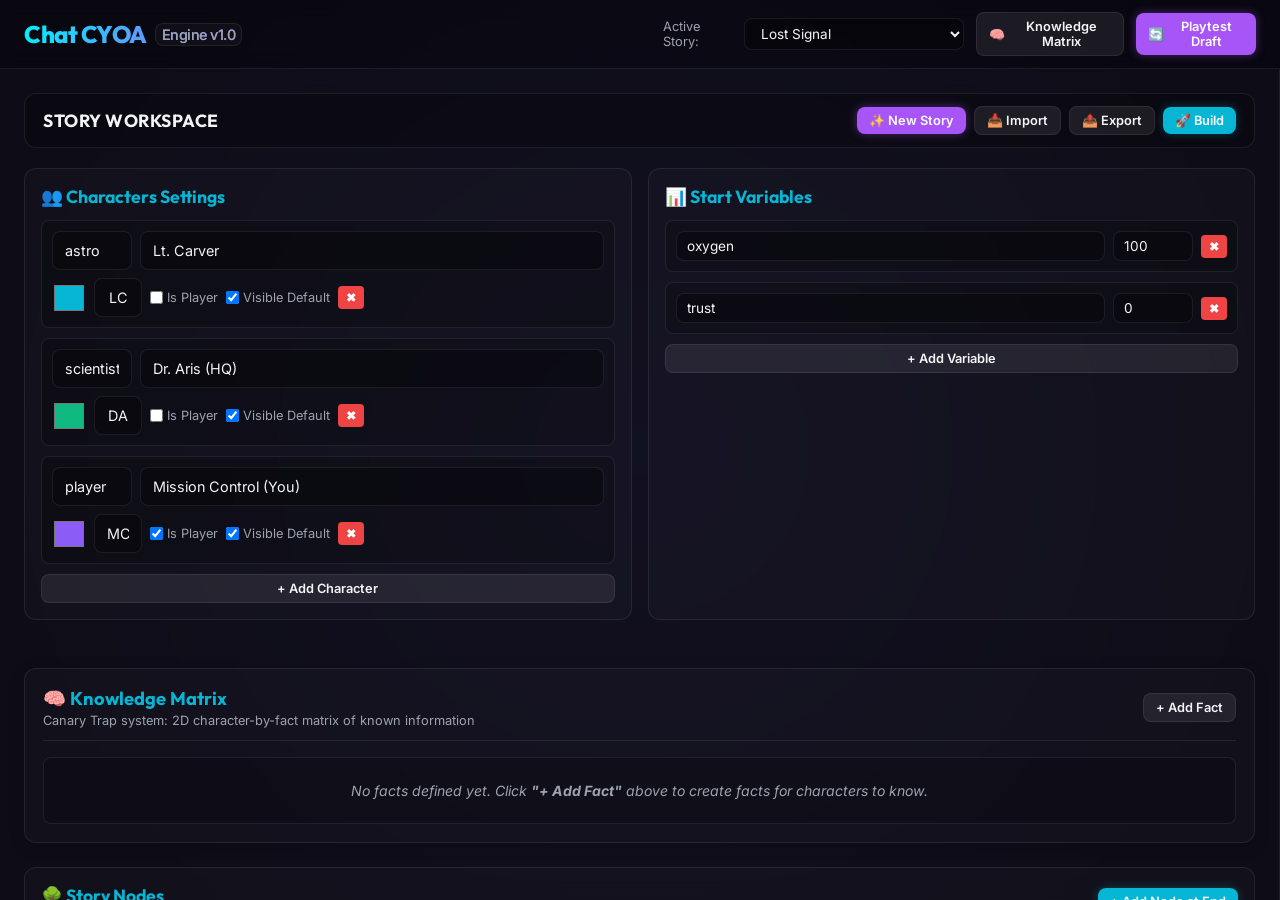
==== commit 8b7feb9c: "UI fix" ====
--- a/index.html
+++ b/index.html
@@ -5,7 +5,7 @@
   <meta name="viewport" content="width=device-width, initial-scale=1.0">
   <meta name="description" content="An interactive simulated phone game engine to write, play, and share branching chat stories.">
   <title>CYOA Phone Chat Story Engine</title>
-  <link rel="stylesheet" href="style.css?v=1.7">
+  <link rel="stylesheet" href="style.css?v=1.9">
 </head>
 <body>
 
@@ -19,6 +19,10 @@
       <select id="story-select" style="max-width: 220px; padding: 6px 12px; font-size: 0.85rem;">
         <!-- Dynamically Populated -->
       </select>
+
+      <button id="btn-top-knowledge-hud" class="btn btn-secondary btn-sm" title="View Character Knowledge Matrix">
+        <span class="icon">🧠</span> Knowledge Matrix
+      </button>
 
       <button id="btn-restart-game" class="btn btn-primary btn-sm">
         <span class="icon">🔄</span> Playtest Draft
@@ -150,8 +154,11 @@
 
           <!-- Chat List View Panel (Conversations selector) -->
           <div id="phone-chat-list-view" class="phone-chat-list-body hidden">
-            <div class="chat-list-header">
+            <div class="chat-list-header" style="display: flex; justify-content: space-between; align-items: center;">
               <h2>Messages</h2>
+              <button id="btn-list-knowledge-hud" class="phone-hud-btn" type="button" title="View Live Knowledge Matrix">
+                <span class="hud-icon">🧠</span>
+              </button>
             </div>
             <div id="chats-list" class="chats-list-container">
               <!-- Dynamically populated chat threads cells -->
@@ -211,7 +218,7 @@
   </main>
 
   <!-- Load Main Application Module -->
-  <script type="module" src="app.js?v=1.7"></script>
+  <script type="module" src="app.js?v=1.9"></script>
 
   <!-- Custom Modal for New Story Creation -->
   <div id="modal-new-story" class="modal-overlay hidden">
